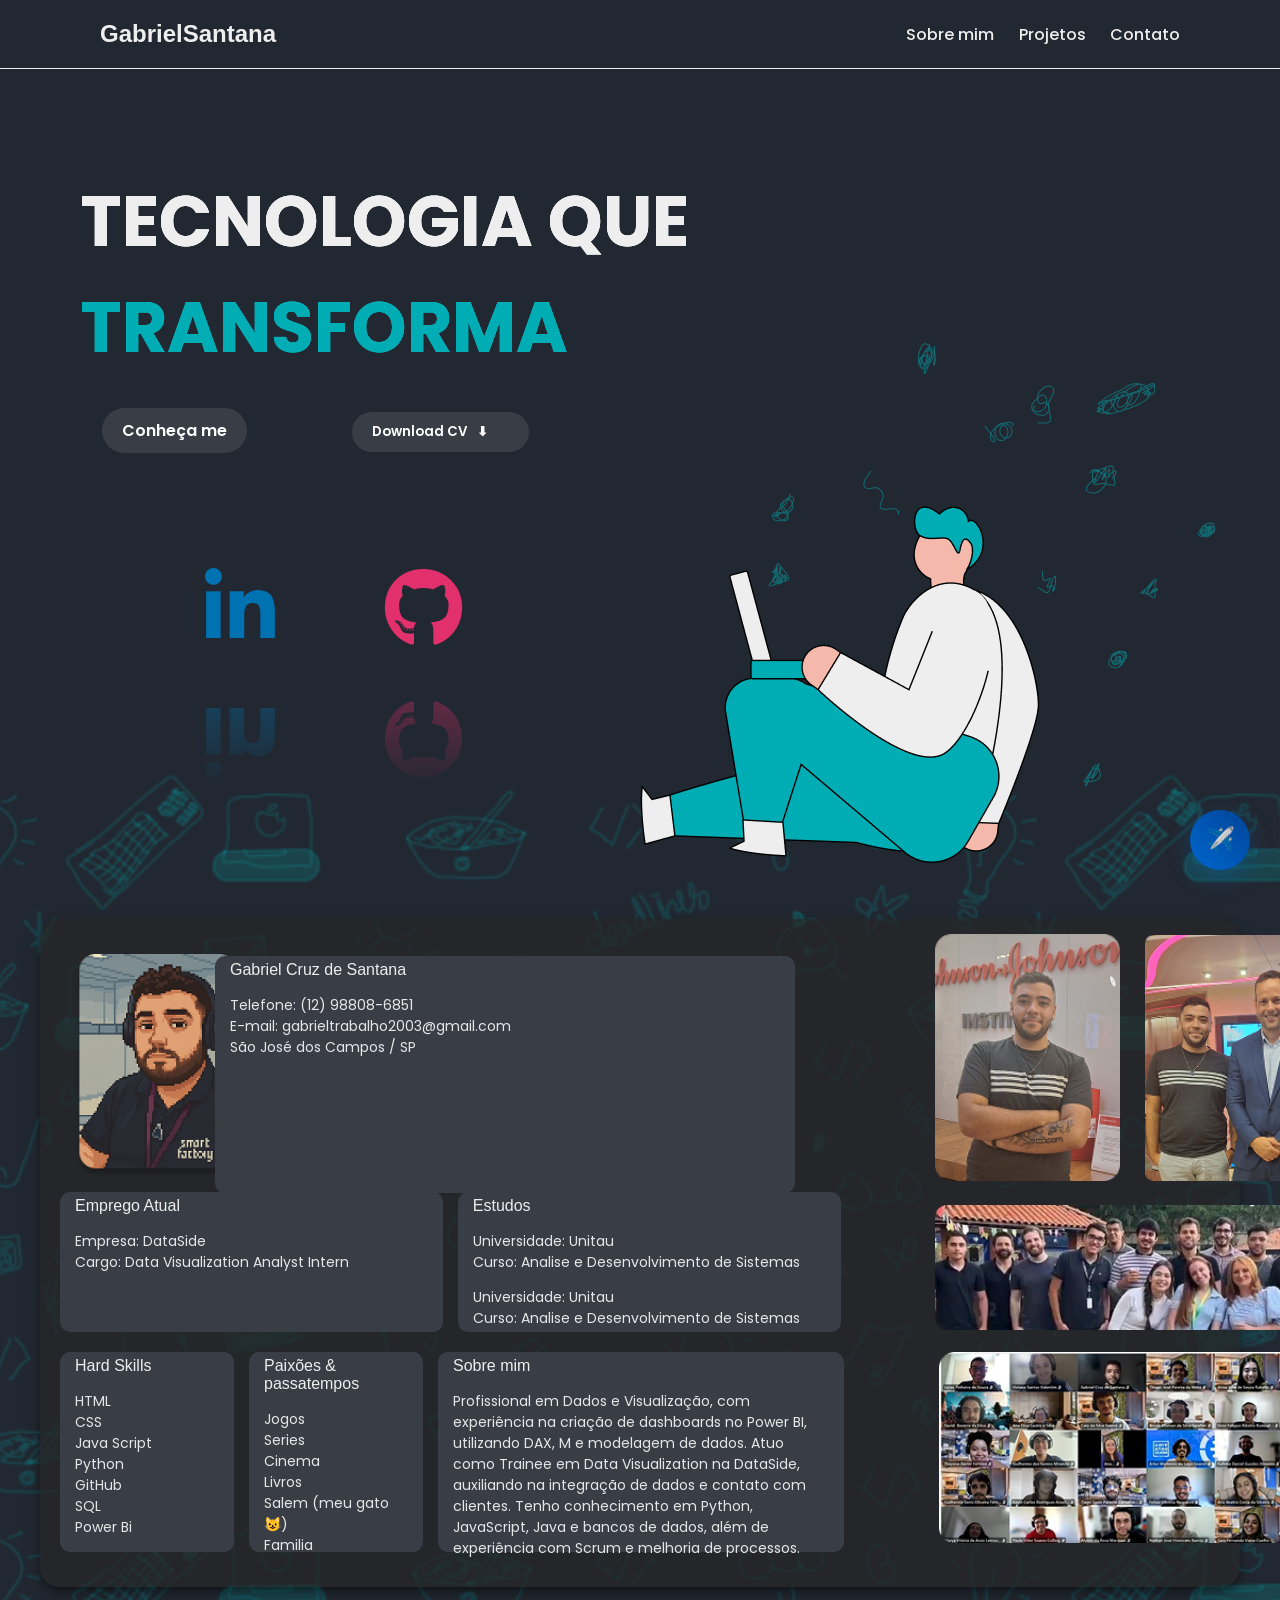
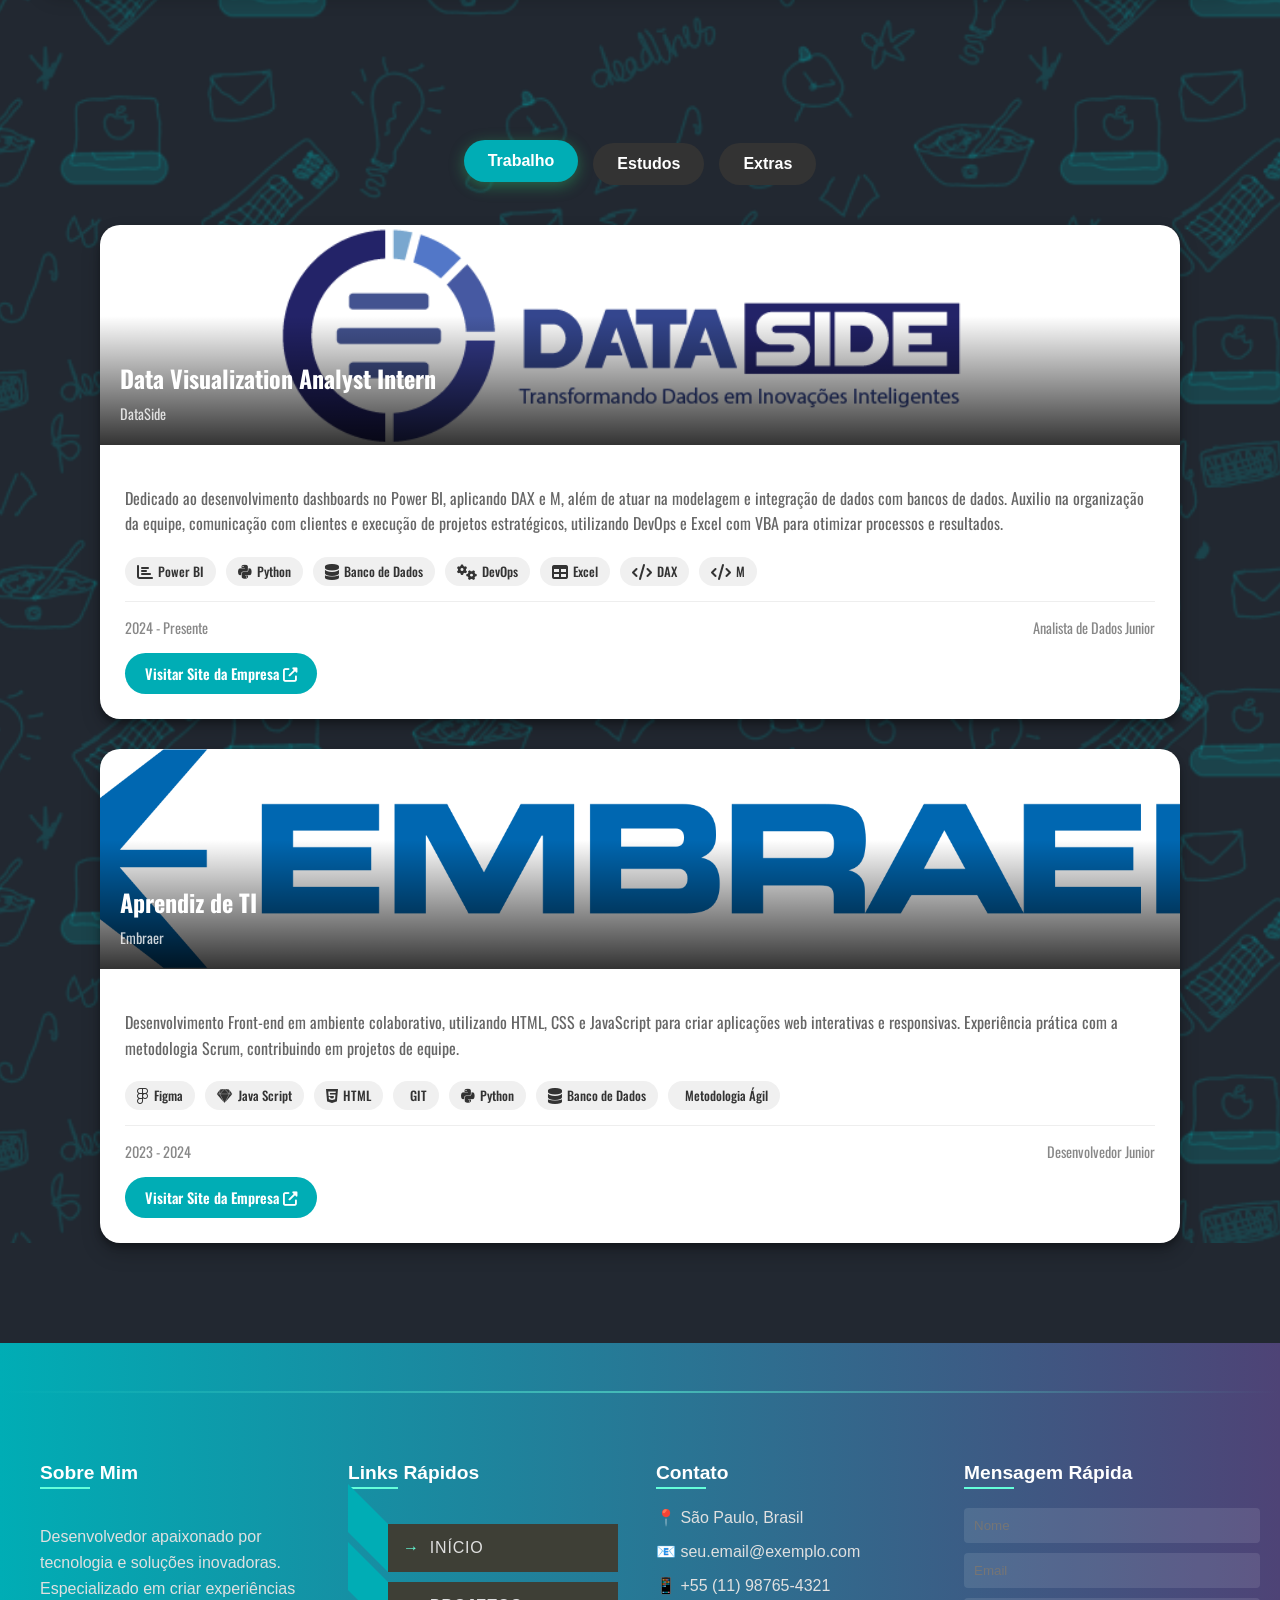
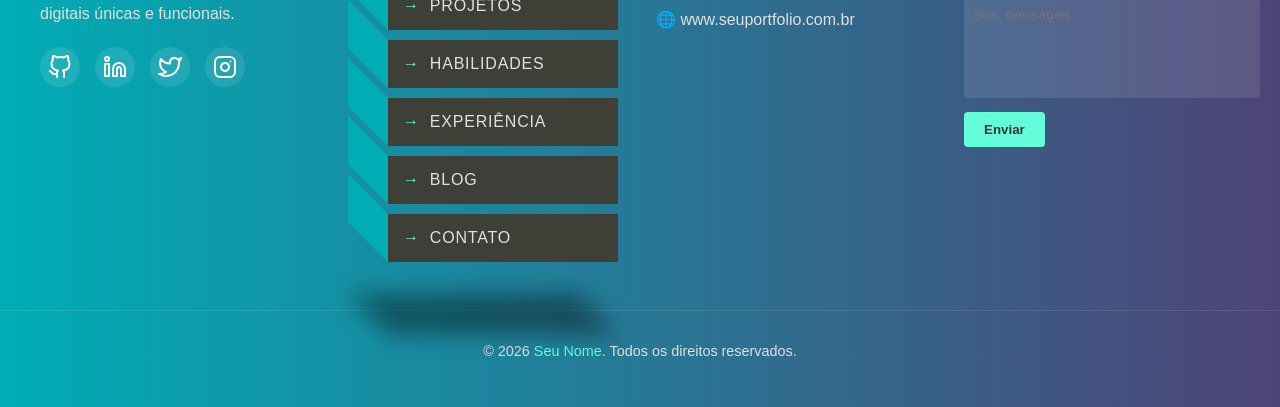
==== home.html @ 353aac08 "Add files via upload" ====
<!DOCTYPE html>
<html lang="en">

<head>
    <link href="https://fonts.googleapis.com/css2?family=Oswald:wght@700&display=swap" rel="stylesheet">
    <link rel="stylesheet" href="https://cdnjs.cloudflare.com/ajax/libs/font-awesome/6.4.2/css/all.min.css">
    <link rel="stylesheet" type="text/css" href="style.css">
    <meta charset="UTF-8">
    <meta name="viewport" content="width=device-width, initial-scale=1.0">
    <title>Document</title>

</head>
<button class="secret-button" onclick="openPasswordModal()">
        ✈️
    </button>

    <!-- Modal de Senha -->
    <div class="password-modal" id="passwordModal">
        <div class="password-box">
            <h2>Acesso Especial</h2>
            <p>Digite a senha secreta:</p>
            <input type="password" class="password-input" id="passwordInput" placeholder="***">
            <div id="message"></div>
            <br>
            <button class="password-btn" onclick="checkPassword()">Entrar</button>
            <button class="password-btn" onclick="closePasswordModal()" style="background: #666;">Cancelar</button>
        </div>
    </div>

    <!-- Animação da Embraer -->
    <div class="animation-container" id="animationContainer">
        <!-- Nuvens -->
        <div class="clouds">
            <div class="cloud cloud1"></div>
            <div class="cloud cloud2"></div>
            <div class="cloud cloud3"></div>
        </div>

        <!-- Avião -->
        <div class="airplane" id="airplane">
            <svg viewBox="0 0 200 100" xmlns="http://www.w3.org/2000/svg">
                <!-- Corpo do avião -->
                <ellipse cx="100" cy="50" rx="80" ry="12" fill="#0066cc"/>
                
                <!-- Asas -->
                <ellipse cx="80" cy="50" rx="60" ry="8" fill="#004499"/>
                
                <!-- Cauda -->
                <polygon points="20,50 30,40 30,60" fill="#004499"/>
                <polygon points="25,35 35,30 35,45" fill="#0066cc"/>
                
                <!-- Janelas -->
                <circle cx="120" cy="45" r="3" fill="#87CEEB"/>
                <circle cx="130" cy="45" r="3" fill="#87CEEB"/>
                <circle cx="140" cy="45" r="3" fill="#87CEEB"/>
                <circle cx="150" cy="45" r="3" fill="#87CEEB"/>
                
                <!-- Nariz -->
                <ellipse cx="180" cy="50" rx="15" ry="8" fill="#002266"/>
            </svg>
        </div>

        <!-- Logo Embraer -->
        <div class="embraer-logo">
            <h1>TIME EMBRAER</h1>
            <p>Obrigado a todos!</p>
        </div>

        <!-- Botão Fechar -->
        <button class="close-animation" onclick="closeAnimation()">Fechar</button>
    </div>
<body>
    <header class="cabecalho">
        <h1 class="titulo">GabrielSantana</h1>
        <nav class="opicao">
            <a href="#">Sobre mim</a>
            <a href="#">Projetos</a>
            <a href="#">Contato</a>
        </nav>
    </header>
    <main>
        <div class="stack" style="--stacks: 3;">
            <span style="--index: 0;">
                <h1 class="apresentacao__conteudo__titulo">TECNOLOGIA QUE <br><strong class="titulo-destaque">
                        TRANSFORMA
                    </strong></h1>
            </span>
            <span style="--index: 1;">
                <h1 class="apresentacao__conteudo__titulo">TECNOLOGIA QUE <br><strong class="titulo-destaque">
                        TRANSFORMA
                    </strong></h1>
            </span>
            <span style="--index: 2;">
                <h1 class="apresentacao__conteudo__titulo">TECNOLOGIA QUE <br><strong class="titulo-destaque">
                        TRANSFORMA
                    </strong></h1>
            </span>
        </div>
        <!-- Dentro da div dos botões, adicione o botão animado -->
        <div class="botao1a" style="margin-top: -20px;">
            <a href="#" class="botao1">Conheça me</a>
            <!-- Botão animado -->
            <!-- Botão de download animado -->
            <button class="botao-download" data-arquivo="Currículo Gabriel Santana (2).pdf">
                <span class="texto">Download CV</span>
                <span class="loading">0%</span>
                <span class="icone seta">⬇</span>
                <span class="icone check">✔</span>
              </button>
              

        </div>

        <!-- E no final do body, mantenha esse script -->
        <script>
            document.querySelectorAll('.botao-animado').forEach(botao => {
                botao.addEventListener('click', () => {
                    botao.classList.add('enviado');
                    botao.querySelector('.texto').textContent = 'Enviado';

                    setTimeout(() => {
                        botao.classList.remove('enviado');
                        botao.querySelector('.texto').textContent = 'Enviar';
                    }, 2000);
                });
            });
        </script>

        <div class="codetheword-io" style="margin-left: 150px; margin-top: 100px;">
            <a class="link" href="https://linkedin.com/in/gabriel-santana-dev" target="_blank" style="--color: #0072b1">
                <i class="fa-brands fa-linkedin-in"></i>
            </a>
            <a class="link" href="https://github.com/GabbsSantana" target="_blank" style="--color: #e1306c">
                <i class="fa-brands fa-github"></i>

            </a>
        </div>
        <div class="container-imagens">
            <img class="imagemHome" src="menino de azul.png">
            <img class="imagemHomeback" src="atras menino.png">
        </div>
    </main>
    <main class="pag2" style="margin-top: 100px;">
       
            
            <div class="wrapper">
                <div class="container">
            
                  <!-- Elemento com fundo cinza -->
                    <!-- Elemento SEM fundo -->
                  <div class="item no-bg w-50" style="width: 10%; margin-left: 0px;">
                    <img src="image 4.png" width="10">
                  </div>

                  <div class="item with-bg w-25" style="margin-left: -440px; height: 237px ; margin-top: 17px;">
                    <p class="tituloBloco">Gabriel Cruz de Santana</p>
                    <p></p>
                    <p class="textoBloco"> Telefone: (12) 98808-6851 <br>E-mail: gabrieltrabalho2003@gmail.com <br> São José dos Campos / SP</p>
                  </div>

                  <div style= "margin-top: -278px; margin-left: 875px; border-radius: 8px 8px 8px 8px;">
                    <img src="fotoeu.png" width="185">
                  </div>

                  <div style= "margin-top: -292px; margin-left: 1085px; border-radius: 18px 18px 18px 18px;">
                    <img src="fotojej.png" width="185">
                  </div>

                  <div class="item with-bg w-33" style="height: 140px; margin-top: -50px;">
                    <p class="tituloBloco">Emprego Atual</p>
                    <p></p>
                    <p class="textoBloco"> Empresa: DataSide <br>Cargo:  Data Visualization Analyst Intern</p>
                  </div>

                  <div class="item with-bg w-33" style="height: 140px; margin-top: -50px;">
                    <p class="tituloBloco">Estudos</p>
                    <p></p>
                    <p class="textoBloco"> Universidade: Unitau <br>Curso: Analise e Desenvolvimento de Sistemas</p>
                    <p class="textoBloco"> Universidade: Unitau <br>Curso: Analise e Desenvolvimento de Sistemas</p>
                  </div>

                  <div  style= "margin-top: -142px; margin-left: 875px; border-radius: 8px 8px 8px 8px;">
                    <img src="timeemb.png" width="395px">
                  </div>

                  <div class="item with-bg w-15" style="height: 200px; margin-top: -10px;" >
                    <p class="tituloBloco">Hard Skills</p>
                    <p></p>
                    <p class="textoBloco"> HTML <br> CSS <br> Java Script <br>Python <br> GitHub <br> SQL <br> Power Bi</p>
                  </div>

                  <div class="item with-bg w-15" style="height: 200px; margin-top: -10px;" >
                    <p class="tituloBloco">Paixões & passatempos</p>
                    <p></p>
                    <p class="textoBloco"> Jogos <br> Series <br> Cinema <br>Livros <br> Salem (meu gato😺) <br> Familia </p>
                  </div>

                  <div class="item with-bg w-35"style="height: 200px; margin-top: -10px" >
                    <p class="tituloBloco">Sobre mim</p>
                    <p></p>
                    <p class="textoBloco"> Profissional em Dados e Visualização, com experiência na criação de dashboards no Power BI, 
                        utilizando DAX, M e modelagem de dados. Atuo como Trainee em Data Visualization na DataSide,
                         auxiliando na integração de dados e contato com clientes. Tenho conhecimento em Python, 
                        JavaScript, Java e bancos de dados, além de experiência com Scrum e melhoria de processos.</p>
                  </div>

                  <div  style= "margin-top: -215px; margin-left: 879px; border-radius: 8px 8px 8px 8px;">
                    <img src="dataside.png" width="390px">
                  </div>
                  <!-- 
                  <div class="item no-bg w-25">
                    <img src="foto1.jpg" alt="Imagem">
                  </div>
                  
            
                  <div class="item with-bg w-100">
                    <p>Item que ocupa 100% com fundo</p>
                  </div>
            
                  <div class="item with-bg w-75">
                    <p>Outro com fundo (75%)</p>
                  </div>
            
                  <div class="item no-bg w-25">
                    <p>Outro sem fundo (25%)</p>
                  </div> -->
            
                
              </div>
                </div>
            <div>
                <div style="margin-left: 100px;">
                    <style>
                        ul li a {
                          color: gray; /* cor padrão */
                          text-decoration: none;
                          transition: color 0.3s ease;
                        }
                      
                        ul li.active a {
                          color: white; /* cor quando ativo */
                        }
                      </style>

                      
                      <style>
                      .tab-buttons {
                        display: flex;
                        justify-content: center;
                        margin-bottom: 40px;
                        gap: 15px;
                    }
            
                    .tab-button {
                        padding: 12px 24px;
                        border: none;
                        background: #333;
                        color: white;
                        border-radius: 30px;
                        font-size: 1rem;
                        font-weight: 600;
                        cursor: pointer;
                        transition: all 0.3s ease;
                        position: relative;
                        overflow: hidden;
                        z-index: 1;
                    }
            
                    .tab-button::before {
                        content: '';
                        position: absolute;
                        top: 0;
                        left: 0;
                        width: 0%;
                        height: 100%;
                        background: linear-gradient(90deg, #00ADB5, #2ecc71);
                        transition: width 0.3s ease;
                        z-index: -1;
                    }
            
                    .tab-button:hover::before {
                        width: 100%;
                    }
            
                    .tab-button.active {
                        background: #00ADB5;
                        box-shadow: 0 4px 15px rgba(46, 204, 113, 0.4);
                        transform: translateY(-3px);
                    }
            
                    /* Conteúdo das tabs */
                    .tab-content {
                        display: none;
                        opacity: 0;
                        transform: translateY(20px);
                        transition: all 0.5s ease;
                    }
            
                    .tab-content.active {
                        display: block;
                        opacity: 1;
                        transform: translateY(0);
                    }
            
                    /* Design para Trabalho */
                    .work-section {
                        display: grid;
                        grid-template-columns: repeat(auto-fill, minmax(900px, 1fr));
                        gap: 30px;
                    }
            
                    .work-card {
                        
                        background: white;
                        border-radius: 20px;
                        overflow: hidden;
                        box-shadow: 
  0 4px 6px rgba(0, 0, 0, 0.3), 
  0 10px 20px rgba(0, 0, 0, 0.2);
                        transition: all 0.3s ease;
                        position: relative;
                    }
            
                    .work-card:hover {
                        transform: translateY(-10px);
                        box-shadow: 0 20px 40px rgba(0,0,0,0.15);
                    }
            
                    .work-card-header {
                        height: 220px;
                        position: relative;
                        overflow: hidden;
                    }
            
                    .company-image {
                        width: 100%;
                        height: 100%;
                        object-fit: cover;
                        transition: all 0.5s ease;
                    }
            
                    .work-card:hover .company-image {
                        transform: scale(1.05);
                    }
            
                    .work-card-overlay {
                        position: absolute;
                        bottom: 0;
                        left: 0;
                        right: 0;
                        background: linear-gradient(to top, rgba(0,0,0,0.8), rgba(0,0,0,0));
                        padding: 20px;
                        color: white;
                    }
            
                    .work-card-overlay h3 {
                        font-size: 1.5rem;
                        margin-bottom: 5px;
                        color: white;
                    }
            
                    .work-card-overlay span {
                        font-size: 0.9rem;
                        opacity: 0.8;
                    }
            
                    .work-card-body {
                        padding: 25px;
                    }
            
                    .work-card p {
                        color: #666;
                        line-height: 1.6;
                        margin-bottom: 20px;
                    }
            
                    .tech-tags {
                        display: flex;
                        flex-wrap: wrap;
                        gap: 10px;
                        margin: 15px 0;
                    }
            
                    .tech-tag {
                        background: #f0f0f0;
                        color: #333;
                        padding: 5px 12px;
                        border-radius: 15px;
                        font-size: 0.8rem;
                        font-weight: 500;
                        display: inline-flex;
                        align-items: center;
                        transition: all 0.3s ease;
                    }
            
                    .tech-tag:hover {
                        background: #e0e0e0;
                        transform: translateY(-2px);
                    }
            
                    .tech-tag i {
                        margin-right: 5px;
                        font-size: 1rem;
                    }
            
                    .work-meta {
                        display: flex;
                        justify-content: space-between;
                        color: #888;
                        font-size: 0.9rem;
                        border-top: 1px solid #eee;
                        padding-top: 15px;
                        margin-top: 15px;
                    }
            
                    .company-button {
                        display: inline-block;
                        padding: 10px 20px;
                        background: #00ADB5;
                        color: white;
                        text-decoration: none;
                        border-radius: 30px;
                        font-weight: 600;
                        font-size: 0.9rem;
                        transition: all 0.3s ease;
                        text-align: center;
                        margin-top: 15px;
                    }
            
                    .company-button:hover {
                        transform: translateY(-3px);
                        box-shadow: 0 10px 20px rgba(46, 204, 113, 0.3);
                    }
            
                    /* Design para Estudos */
                    .studies-section {
                        position: relative;
                    }
            
                    .timeline {
                        position: relative;
                        max-width: 1200px;
                        margin: 0 auto;
                    }
            
                    .timeline::after {
                        content: '';
                        position: absolute;
                        width: 6px;
                        background-color: #3498db;
                        top: 0;
                        bottom: 0;
                        left: 50%;
                        margin-left: -3px;
                        border-radius: 10px;
                    }
            
                    .timeline-item {
                        padding: 10px 40px;
                        position: relative;
                        width: 50%;
                        margin-bottom: 60px;
                    }
            
                    .timeline-item::after {
                        content: '';
                        position: absolute;
                        width: 25px;
                        height: 25px;
                        background-color: white;
                        border: 4px solid #2ecc71;
                        top: 15px;
                        border-radius: 50%;
                        z-index: 1;
                    }
            
                    .left {
                        left: 0;
                    }
            
                    .right {
                        left: 50%;
                    }
            
                    .left::after {
                        right: -17px;
                    }
            
                    .right::after {
                        left: -17px;
                    }
            
                    .timeline-content {
                        padding: 25px;
                        background-color: white;
                        position: relative;
                        border-radius: 15px;
                        box-shadow: 0 10px 30px rgba(0,0,0,0.08);
                    }
            
                    .timeline-content::after {
                        content: '';
                        position: absolute;
                        border-width: 10px;
                        border-style: solid;
                    }
            
                    .left .timeline-content::after {
                        top: 15px;
                        right: -20px;
                        border-color: transparent transparent transparent white;
                    }
            
                    .right .timeline-content::after {
                        top: 15px;
                        left: -20px;
                        border-color: transparent white transparent transparent;
                    }
            
                    .timeline-date {
                        display: inline-block;
                        background:  #3498db;
                        color: white;
                        padding: 5px 15px;
                        border-radius: 20px;
                        font-size: 0.9rem;
                        margin-bottom: 10px;
                    }
            
                    .timeline-item h3 {
                        font-size: 1.3rem;
                        margin-bottom: 10px;
                        color: #333;
                    }
            
                    .timeline-item p {
                        color: #666;
                        line-height: 1.6;
                    }
            
                    .study-tech-tags {
                        display: flex;
                        flex-wrap: wrap;
                        gap: 8px;
                        margin-top: 15px;
                    }
            
                    .study-tech-tag {
                        background: rgba(52, 152, 219, 0.1);
                        color: #3498db;
                        padding: 3px 10px;
                        border-radius: 12px;
                        font-size: 0.8rem;
                    }
            
                    /* Design para Outros */
                    .others-section {
                        display: flex;
                        flex-wrap: wrap;
                        gap: 30px;
                        justify-content: center;
                    }
            
                    .hexagon-container {
                        width: 300px;
                        text-align: center;
                        margin-bottom: 20px;
                    }
            
                    .hexagon {
                        position: relative;
                        width: 200px;
                        height: 115px;
                        background: linear-gradient(45deg, #6c5ce7, #a29bfe);
                        margin: 57.5px auto;
                        border-radius: 10px;
                        transition: all 0.3s ease;
                        display: flex;
                        align-items: center;
                        justify-content: center;
                        color: white;
                        font-size: 40px;
                    }
            
                    .hexagon:before,
                    .hexagon:after {
                        content: "";
                        position: absolute;
                        width: 0;
                        left: 0;
                        border-left: 100px solid transparent;
                        border-right: 100px solid transparent;
                    }
            
                    .hexagon:before {
                        bottom: 100%;
                        border-bottom: 57.5px solid #6c5ce7;
                    }
            
                    .hexagon:after {
                        top: 100%;
                        border-top: 57.5px solid #a29bfe;
                    }
            
                    .hexagon:hover {
                        transform: scale(1.05) rotate(5deg);
                        box-shadow: 0 15px 30px rgba(108, 92, 231, 0.3);
                    }
            
                    .hexagon-details {
                        margin-top: 80px;
                        padding: 20px;
                        background: white;
                        border-radius: 15px;
                        box-shadow: 0 10px 30px rgba(0,0,0,0.08);
                    }
            
                    .hexagon-details h3 {
                        font-size: 1.3rem;
                        margin-bottom: 10px;
                        color: #333;
                    }
            
                    .hexagon-details p {
                        color: #666;
                        line-height: 1.6;
                    }
            
                    /* Responsividade */
                    @media screen and (max-width: 768px) {
                        .work-section {
                            grid-template-columns: 1fr;
                        }
            
                        .timeline::after {
                            left: 31px;
                        }
            
                        .timeline-item {
                            width: 100%;
                            padding-left: 70px;
                            padding-right: 25px;
                        }
            
                        .timeline-item::after {
                            left: 15px;
                        }
            
                        .left::after, .right::after {
                            left: 15px;
                        }
            
                        .right {
                            left: 0%;
                        }
            
                        .left .timeline-content::after, 
                        .right .timeline-content::after {
                            left: -20px;
                            border-color: transparent white transparent transparent;
                        }
                    }
                </style>
                <!-- Link para ícones Font Awesome -->
                <link rel="stylesheet" href="https://cdnjs.cloudflare.com/ajax/libs/font-awesome/6.2.0/css/all.min.css">
            </head>
            
            <body >
                <div class="container1">
                    
                    <!-- Botões de navegação entre as abas -->
                    <div class="tab-buttons" style="margin-left: -100px;">
                        <button class="tab-button active" data-tab="work">Trabalho</button>
                        <button class="tab-button" data-tab="studies">Estudos</button>
                        <button class="tab-button" data-tab="others">Extras</button>
                    </div>
                    
                    <!-- Conteúdo da aba Trabalho -->
                    <div id="work" class="tab-content active">
                        <div class="work-section" style="margin-right:100px;"    >
                            <div class="work-card"  >
                                <div class="work-card-header">
                                    <img src="dataside_logo.png" alt="Empresa Exemplo" class="company-image">
                                    <div class="work-card-overlay">
                                        <h3>Data Visualization Analyst Intern</h3>
                                        <span>DataSide</span>
                                    </div>
                                </div>
                                <div class="work-card-body">
                                    <p>Dedicado ao desenvolvimento dashboards no Power BI, aplicando DAX e M, além de atuar na modelagem e 
                                        integração de dados com bancos de dados. Auxilio na organização da equipe, comunicação com clientes e 
                                        execução de projetos estratégicos, utilizando DevOps e Excel com VBA para otimizar processos e resultados.</p>
                                    
                                    <div class="tech-tags">
                                        <span class="tech-tag"><i class="fas fa-chart-bar"></i> Power BI</span>
                                        <span class="tech-tag"><i class="fa-brands fa-python"></i> Python</span>
                                        <span class="tech-tag"><i class="fa-solid fa-database"></i> Banco de Dados</span>
                                        <span class="tech-tag"><i class="fas fa-cogs"></i> DevOps</span>
                                        <span class="tech-tag"><i class="fas fa-table"></i> Excel</span>
                                        <span class="tech-tag"><i class="fas fa-code"></i> DAX</span>
                                        <span class="tech-tag"><i class="fas fa-code"></i> M</span>

                                    </div>
                                    
                                    <div class="work-meta">
                                        <span>2024 - Presente</span>
                                        <span>Analista de Dados Junior</span>
                                    </div>
                                    
                                    <a href="https://www.dataside.com.br/" target="_blank" class="company-button">Visitar Site da Empresa <i class="fas fa-external-link-alt"></i></a>
                                </div>
                            </div>
                            
                            <div class="work-card">
                                <div class="work-card-header">
                                    <img src="Embraer_logo.png" alt="Empresa Exemplo" class="company-image">
                                    <div class="work-card-overlay">
                                        <h3>Aprendiz de TI</h3>
                                        <span>Embraer</span>
                                    </div>
                                </div>
                                <div class="work-card-body">
                                    <p> Desenvolvimento Front-end em ambiente colaborativo, utilizando HTML, CSS e JavaScript para
                                        criar aplicações web interativas e responsivas. Experiência prática com a metodologia Scrum,
                                        contribuindo em projetos de equipe.</p>
                                    
                                    <div class="tech-tags">
                                        <span class="tech-tag"><i class="fab fa-figma"></i> Figma</span>
                                        <span class="tech-tag"><i class="fab fa-sketch"></i> Java Script</span>
                                        <span class="tech-tag"><i class="fa-brands fa-html5"></i> HTML</span>
                                        <span class="tech-tag"><i class="fa-brands fahon"></i> GIT</span>
                                        <span class="tech-tag"><i class="fa-brands fa-python"></i> Python</span>
                                        <span class="tech-tag"><i class="fa-solid fa-database"></i> Banco de Dados</span>
                                        <span class="tech-tag"><i></i> Metodologia Ágil</span>
                                    </div>
                                    
                                    <div class="work-meta">
                                        <span>2023 - 2024</span>
                                        <span>Desenvolvedor Junior</span>
                                    </div>
                                    
                                    <a href="https://embraer.com/br/pt" target="_blank" class="company-button">Visitar Site da Empresa <i class="fas fa-external-link-alt"></i></a>
                                </div>
                            </div>
                            
                            
                        </div>
                    </div>
                    
                    <!-- Conteúdo da aba Estudos -->
                    <div id="studies" class="tab-content">
                        <div class="studies-section">
                            <div class="timeline">
                                <div class="timeline-item left" style="margin-left: -80px;">
                                    <div class="timeline-content">
                                        <span class="timeline-date">2025 - 2027</span>
                                        <h3>Big Data e Inteligência Analítica - Grupo Anchieta</h3>
                                        <p>Curso voltado para o domínio de ferramentas e técnicas de análise de grandes volumes de dados, com foco em geração de insights
                                             estratégicos. Estudo de fundamentos de Big Data, estatística aplicada, mineração de dados, visualização com ferramentas como
                                              Power BI e linguagens como Python e SQL. A formação desenvolve competências para tomada de decisão orientada por dados.</p>
                                        <div class="study-tech-tags">
                                            <span class="study-tech-tag">Python</span>
                                            <span class="study-tech-tag">TensorFlow</span>
                                            <span class="study-tech-tag">PyTorch</span>
                                            <span class="study-tech-tag">Deep Learning</span>
                                            <span class="study-tech-tag">Algoritmos</span>
                                        </div>
                                    </div>
                                </div>
                                
                                <div class="timeline-item right">
                                    <div class="timeline-content">
                                        <span class="timeline-date">2023 - 2026</span>
                                        <h3>Análise e Desenvolvimento de Sistemas - UNITAU</h3>
                                        <p>Curso focado em desenvolvimento de software, análise de sistemas, bancos de dados, lógica de programação 
                                            e metodologias ágeis. Ao longo da formação, desenvolvo habilidades práticas em linguagens como Java, 
                                            JavaScript e Python, além de atuar com modelagem de dados, engenharia de software e infraestrutura.

                                        </p>
                                        <div class="study-tech-tags">
                                            <span class="study-tech-tag">Java</span>
                                            <span class="study-tech-tag">SQL</span>
                                            <span class="study-tech-tag">UML</span>
                                            <span class="study-tech-tag">Metodologias Ágeis</span>
                                            <span class="study-tech-tag">Estrutura de Dados</span>
                                        </div>
                                    </div>
                                </div>
                                
                            </div>
                        </div>
                    </div>
                    
                    <!-- Conteúdo da aba Outros -->
                    <div id="others" class="tab-content">
                        <div class="others-section">
                             <div id="container" style="background-color: #f0f0f0   ;">
  <div class="container">
        <div class="program-section">
            <div class="header">
                <h1 class="program-title">1000dev</h1>
                <p class="program-subtitle">Programa de Desenvolvimento em Tecnologia</p>
            </div>

            <div class="content-grid">
                <div class="programa1000dev-mentor-section">
                    <h3 class="programa1000dev-mentor-title">💬 Depoimento do Mentor</h3>
                    <blockquote class="programa1000dev-mentor-quote">
                        "Tive a oportunidade de atuar como mentor do Gabriel no programa 1000 DEVs. Durante esse período, ele demonstrou grande engajamento, 
                        dedicação e interesse em seu desenvolvimento, buscando constantemente aprimorar tanto suas soft skills quanto suas hard skills.

Gabriel sempre esteve aberto a feedbacks e, de forma proativa, implementou ações para melhorar seu desempenho profissional e evoluir suas habilidades técnicas.

Tenho certeza de que Gabriel tem um futuro brilhante pela frente!
                    </blockquote>
                    <div class="programa1000dev-mentor-info">
                        <div class="programa1000dev-mentor-avatar">JS</div>
                        <div class="programa1000dev-mentor-details">
                            <h4>André Oliveira </h4>
                            <p>Gerente de Marketing | Johnson & Johnson</p>
                        </div>
                    </div>
                </div>

                <div class="program-images">
                    <div class="image-placeholder" onclick="openModal('fotojej.png')">
                        <img src="fotojej.png">
                    </div>
                    <div class="image-placeholder" onclick="openModal('grupoJJ.jpg')">
                        <img src="grupoJJ.jpg" style="width: 200px;">
                    </div>
                    
                </div>
            </div>

            <div class="partners-section">
                <h2 class="partners-title">Parceiros do Programa</h2>
                <div class="partners-grid">
                    <div class="partner-logo jj">
                        <div>JOHNSON &</div>
                        <div>JOHNSON</div>
                        <div style="font-size: 0.7rem; margin-top: 0.3rem;">Healthcare Innovation</div>
                    </div>
                    <div class="partner-logo einstein">
                        <div>HOSPITAL</div>
                        <div>ALBERT EINSTEIN</div>
                        <div style="font-size: 0.7rem; margin-top: 0.3rem;">Excellence in Health</div>
                    </div>
                    <div class="partner-logo mesttra">
                        <div>MESTTRA</div>
                        <div style="font-size: 0.7rem; margin-top: 0.3rem;">Education & Technology</div>
                    </div>
                </div>
            </div>

            <div class="achievements">
                <h3>🚀 Conquistas no Programa</h3>
                <p>Desenvolvimento de habilidades técnicas avançadas e networking profissional no setor de tecnologia.</p>
            </div>
        </div>
    </div>

    <!-- Modal para exibir fotos grandes -->
    <div id="photoModal" class="modal">
        <div class="modal-content">
            <span class="close" onclick="closeModal()">&times;</span>
            <img class="modal-image" id="modalImage" src="" alt="Foto do Programa">
        </div>
    </div>

    <script>
        function openModal(imageSrc) {
            const modal = document.getElementById('photoModal');
            const modalImg = document.getElementById('modalImage');
            modal.style.display = 'block';
            modalImg.src = imageSrc;
        }

        function closeModal() {
            const modal = document.getElementById('photoModal');
            modal.style.display = 'none';
        }

        // Fechar modal clicando fora da imagem
        window.onclick = function(event) {
            const modal = document.getElementById('photoModal');
            if (event.target == modal) {
                modal.style.display = 'none';
            }
        }

        // Fechar modal com tecla ESC
        document.addEventListener('keydown', function(event) {
            if (event.key === 'Escape') {
                closeModal();
            }
        });
    </script>
                        </div>
                    </div>
                </div>
            
                <script>
                    document.addEventListener('DOMContentLoaded', function() {
                        // Funcionalidade das abas
                        const tabButtons = document.querySelectorAll('.tab-button');
                        const tabContents = document.querySelectorAll('.tab-content');
                        
                        tabButtons.forEach(button => {
                            button.addEventListener('click', function() {
                                // Remover classes ativas
                                tabButtons.forEach(btn => btn.classList.remove('active'));
                                tabContents.forEach(content => content.classList.remove('active'));
                                
                                // Adicionar classe ativa ao botão clicado
                                this.classList.add('active');
                                
                                // Mostrar conteúdo correspondente
                                const tabId = this.getAttribute('data-tab');
                                document.getElementById(tabId).classList.add('active');
                            });
                        });
                        
                        // Efeito de animação ao aparecer
                        function animateContent() {
                            const activeContent = document.querySelector('.tab-content.active');
                            if (activeContent) {
                                const items = activeContent.querySelectorAll('.work-card, .timeline-item, .hexagon-container');
                                items.forEach((item, index) => {
                                    setTimeout(() => {
                                        item.style.opacity = '0';
                                        item.style.transform = 'translateY(20px)';
                                        setTimeout(() => {
                                            item.style.transition = 'all 0.5s ease';
                                            item.style.opacity = '1';
                                            item.style.transform = 'translateY(0)';
                                        }, 50);
                                    }, index * 150);
                                });
                            }
                        }
                        
                        // Inicializar animação
                        animateContent();
                        
                        // Adicionar animação ao trocar de aba
                        tabButtons.forEach(button => {
                            button.addEventListener('click', function() {
                                setTimeout(animateContent, 100);
                            });
                        });
                    });
                </script>
            </div>
       </div>
    </main>
    
    <footer class="footer">
        <div class="footer-divider"></div>
        <div class="footer-container">
            <div class="footer-section">
                <h3>Sobre Mim</h3>
                <p>Desenvolvedor apaixonado por tecnologia e soluções inovadoras. Especializado em criar experiências digitais únicas e funcionais.</p>
                <div class="social-icons">
                    <a href="#" aria-label="GitHub">
                        <svg width="24" height="24" viewBox="0 0 24 24" fill="none" stroke="currentColor" stroke-width="2" stroke-linecap="round" stroke-linejoin="round">
                            <path d="M9 19c-5 1.5-5-2.5-7-3m14 6v-3.87a3.37 3.37 0 0 0-.94-2.61c3.14-.35 6.44-1.54 6.44-7A5.44 5.44 0 0 0 20 4.77 5.07 5.07 0 0 0 19.91 1S18.73.65 16 2.48a13.38 13.38 0 0 0-7 0C6.27.65 5.09 1 5.09 1A5.07 5.07 0 0 0 5 4.77a5.44 5.44 0 0 0-1.5 3.78c0 5.42 3.3 6.61 6.44 7A3.37 3.37 0 0 0 9 18.13V22"></path>
                        </svg>
                    </a>
                    <a href="#" aria-label="LinkedIn">
                        <svg width="24" height="24" viewBox="0 0 24 24" fill="none" stroke="currentColor" stroke-width="2" stroke-linecap="round" stroke-linejoin="round">
                            <path d="M16 8a6 6 0 0 1 6 6v7h-4v-7a2 2 0 0 0-2-2 2 2 0 0 0-2 2v7h-4v-7a6 6 0 0 1 6-6z"></path>
                            <rect x="2" y="9" width="4" height="12"></rect>
                            <circle cx="4" cy="4" r="2"></circle>
                        </svg>
                    </a>
                    <a href="#" aria-label="Twitter">
                        <svg width="24" height="24" viewBox="0 0 24 24" fill="none" stroke="currentColor" stroke-width="2" stroke-linecap="round" stroke-linejoin="round">
                            <path d="M23 3a10.9 10.9 0 0 1-3.14 1.53 4.48 4.48 0 0 0-7.86 3v1A10.66 10.66 0 0 1 3 4s-4 9 5 13a11.64 11.64 0 0 1-7 2c9 5 20 0 20-11.5a4.5 4.5 0 0 0-.08-.83A7.72 7.72 0 0 0 23 3z"></path>
                        </svg>
                    </a>
                    <a href="#" aria-label="Instagram">
                        <svg width="24" height="24" viewBox="0 0 24 24" fill="none" stroke="currentColor" stroke-width="2" stroke-linecap="round" stroke-linejoin="round">
                            <rect x="2" y="2" width="20" height="20" rx="5" ry="5"></rect>
                            <path d="M16 11.37A4 4 0 1 1 12.63 8 4 4 0 0 1 16 11.37z"></path>
                            <line x1="17.5" y1="6.5" x2="17.51" y2="6.5"></line>
                        </svg>
                    </a>
                </div>
            </div>

            <div class="footer-section quick-links">
                <h3>Links Rápidos</h3>
                <ul>
                    <li><a href="#">Início</a></li>
                    <li><a href="#">Projetos</a></li>
                    <li><a href="#">Habilidades</a></li>
                    <li><a href="#">Experiência</a></li>
                    <li><a href="#">Blog</a></li>
                    <li><a href="#">Contato</a></li>
                </ul>
            </div>

            <div class="footer-section contact-info">
                <h3>Contato</h3>
                <span>📍 São Paulo, Brasil</span>
                <span>📧 seu.email@exemplo.com</span>
                <span>📱 +55 (11) 98765-4321</span>
                <span>🌐 www.seuportfolio.com.br</span>
            </div>

            <div class="footer-section">
                <h3>Mensagem Rápida</h3>
                <form class="contact-form">
                    <input type="text" placeholder="Nome" required>
                    <input type="email" placeholder="Email" required>
                    <textarea placeholder="Sua mensagem" required></textarea>
                    <button type="submit">Enviar</button>
                </form>
            </div>
        </div>

        <div class="copyright">
            &copy; <span id="year">2025</span> <a href="#">Seu Nome</a>. Todos os direitos reservados.
            <script>
                document.getElementById('year').textContent = new Date().getFullYear();
            </script>
            <script>
        function openPasswordModal() {
            document.getElementById('passwordModal').style.display = 'flex';
            document.getElementById('passwordInput').focus();
        }

        function closePasswordModal() {
            document.getElementById('passwordModal').style.display = 'none';
            document.getElementById('passwordInput').value = '';
            document.getElementById('message').innerHTML = '';
        }

        function checkPassword() {
            const password = document.getElementById('passwordInput').value;
            const messageDiv = document.getElementById('message');
            
            if (password === '123') {
                messageDiv.innerHTML = '<div class="success-message">Acesso liberado! Iniciando animação...</div>';
                setTimeout(() => {
                    closePasswordModal();
                    startAnimation();
                }, 1000);
            } else {
                messageDiv.innerHTML = '<div class="error-message">Senha incorreta. Tente novamente.</div>';
                document.getElementById('passwordInput').value = '';
                document.getElementById('passwordInput').focus();
            }
        }

        function startAnimation() {
            const container = document.getElementById('animationContainer');
            container.style.display = 'block';
            
            // Reset da animação do avião
            const airplane = document.getElementById('airplane');
            airplane.style.animation = 'none';
            airplane.offsetHeight; // Trigger reflow
            airplane.style.animation = 'flyAcross 8s ease-in-out';
        }

        function closeAnimation() {
            document.getElementById('animationContainer').style.display = 'none';
        }

        // Permitir Enter na senha
        document.getElementById('passwordInput').addEventListener('keypress', function(e) {
            if (e.key === 'Enter') {
                checkPassword();
            }
        });

        // Fechar modal com ESC
        document.addEventListener('keydown', function(e) {
            if (e.key === 'Escape') {
                if (document.getElementById('passwordModal').style.display === 'flex') {
                    closePasswordModal();
                } else if (document.getElementById('animationContainer').style.display === 'block') {
                    closeAnimation();
                }
            }
        });
    </script>
        </div>
    </footer>
</body>

</html>
<script src="home.js"></script>
---- style.css ----
@import url('https://fonts.googleapis.com/css2?family=Krona+One&family=Montserrat:wght@400;600&family=Poppins&display=swap');
@import url("https://use.fontawesome.com/releases/v6.4.2/css/all.css");
@import url('https://fonts.googleapis.com/css?family=Oswald:400,700');
@import url('https://fonts.googleapis.com/css2?family=Righteous&display=swap');


body {
    background-color: #222831;
    margin: 0;
    padding: 0;
    color: #EEEEEE;
    font-family: 'Oswald', sans-serif;
}

.cabecalho {
    border-bottom: 1px solid #EEEEEE;
    padding: 20px 100px;
    display: flex;
    justify-content: space-between;
    align-items: center;
}

.titulo {
    font-weight: 700;
    font-size: 24px;
    margin: 0;
}

.opicao a {
    margin-left: 20px;
    color: #EEEEEE;
    text-decoration: none;
    font-weight: 500;
    font-family: 'Poppins';
}

.opicao a:hover {
    text-decoration: underline;
}

.apresentacao__conteudo__titulo{
    margin-left: 80px;
    margin-top: 100px;
    color: #EEEEEE;
    font-size: 70px;
    font-family: 'Poppins', sans-serif;
    font-weight: bold;
}

.titulo-destaque{
    color: #00ADB5;
}

.stack {
    display: grid;
    grid-template-columns: 1fr;
}

.stack span{
    font-weight: bold;
    grid-row-start: 1;
    grid-column-start: 1;
    font-size: 4rem;
    --stack-height: calc(100% / var(--stacks) - 1px);
    --inverse-index: calc(calc(var(--stacks)-1) - var(-index));
    --clip-top: calc(var(--strack-height) * var(--index));
    --clip-bottom: calc(var(--stack-height) * var(--inverse-index));
    clip-path: inset(var(--clip-top) 0 var(--clip-bottom) 0);
    animation: stack 340ms cubic-bezier(.46, .29, 0, 1.24) 1 backwards calc(var(--index) * 120ms), glitch 2s ease infinite 2s alternate-reverse;
}

.stack span:nth-child(odd) { --glitch-translate: 8px}
.stack span:nth-child(even) {--glitch-translate:-8px}

@keyframes stack {
    0%{
        opacity: 0;
        transform: translateX(-50%);
        text-shadow: -2px 3px 0 red, 2px -3px 0 blue;
    };
    60%{
        opacity:0.5;
        transform: translateX(50%);
    }
    80%{
        transform: none;
        opacity: 1;
        text-shadow: 2px -3px 0 red, -2px 3px 0 blue;
    }
    100%{
        text-shadow: none;
    }
}

@keyframes glitch{
    0%{
        text-shadow: -2px 3px 0 red, 2px -3px 0 blue;
        transform: translate(var(--glitch-translate));
    }
    2%{
        text-shadow: 2px -3px 0 red, -2px 3px 0 blue;
    }
    5%, 100% { text-shadow: none; transform: none;}
}


.link{
    margin: 0 35px ;
    border-radius: 50%;
    box-sizing: border-box;
    background: #fff;
    width: 110px;
    height: 110px;
    display: inline-flex;
    justify-content: center ;
    align-items: center;
    text-decoration: none;
    transition: 0.5s;
    background: rgba(0, 0, 0, 0);
    color: var(--color);
    font-size: 5em;
    -webkit-box-reflect: below 20px linear-gradient(to bottom, rgba(0, 0, 0, 0), rgba(37, 7, 7, 0.4));
    
}

.link:hover{
    background: var(--color);
    color: #050801;
    box-shadow: 0 0 5px var(--color),
        0 0 25px var(--color),
        0 0 50px var(--color),
        0 0 200px var(--color);

}

.container-imagens {
    position: relative;
    width: fit-content; /* Ou defina uma largura fixa, se quiser */
}

.imagemHome,
.imagemHomeback {
    position: absolute;
    top: -25vw;
    left: 60vw;
}

.imagemHome {
    z-index: 2; /* Fica na frente */
    top: -14vw;
    left: 50vw;
}

.imagemHomeback {
    z-index: 1; /* Fica atrás */
}

.botao1 {
    color: #ffffff;
    text-decoration: none; /* remove sublinhado */
    font-family: 'Poppins', sans-serif;
    display: inline-block;
    margin-left: 8vw;
    background-color: #393E46;
    padding: 10px 20px;
    border: none;
    border-radius: 30px;
    font-weight: 600;
    cursor: pointer;
    transition: background-color 0.3s ease;
}

.botao1:hover {
    background-color: #00ADB5;
    color: #000000; /* mantém a cor no hover */
}

.botao-download {
    font-weight: 600;
    font-family: 'Poppins', sans-serif;
    margin-left: 100px;
    position: relative;
    display: inline-flex;
    align-items: center;
    gap: 10px;
    padding: 10px 20px;
    border: none;
    background-color: #393E46;
    color: white;
    border-radius: 30px;
    text-decoration: none;
    cursor: pointer;
    transition: background-color 0.3s ease;
    overflow: hidden;
  }

  .botao-download:hover{
    background-color: #00ADB5;
    color: #000000;
  }
  
  .botao-download .seta,
  .botao-download .check {
    transition: all 0.3s ease;
  }
  
  .botao-download .loading {
    position: absolute;
    right: 20px;
    top: 50%;
    transform: translateY(-50%);
    font-size: 16px;
    font-weight: bold;
    opacity: 0;
    transition: all 0.3s ease;
  }
  
  .botao-download.baixando .seta,
  .botao-download.baixando .check {
    opacity: 0;
    transform: translateY(-50%) scale(0.5);
  }
  
  .botao-download.baixando .loading {
    opacity: 1;
  }
  
  .botao-download .check {
    color: lime;
    opacity: 0;
  }

  .pag2 {
    background-image: url('fundo.png');
    background-size: cover;
    background-position: center;
    background-repeat: no-repeat;
    margin: 0;
    padding: 0;
    color: #EEEEEE;
    font-family: 'Oswald', sans-serif;
  }

  .sobremim{
    margin-top: 200px;
    margin-left: 10vw;
    display: inline-block;
    padding: 20vw 40vw;
    background-color: #262525;
    opacity: 55%;
  }
  
  .avatar{
    margin-top: -700px;
    margin-left: -600px;
  }
  
  .sobremim1{
    background-color: #262525;
  }

  body {
    margin: 0;
    font-family: sans-serif;
    background-image: url('image.png'); /* imagem de fundo */
    background-size: cover;
    background-position: center;
  }
  
  body {
    margin: 0;
    font-family: sans-serif;
    background-image: url('image.png'); /* imagem de fundo */
    background-size: cover;
    background-position: center;
  }
  
  .wrapper {
    padding: 40px;
    display: flex;
    justify-content: center;
    align-items: center;
    min-height: 100vh;
  }
  
  .container {
    box-shadow: 0 8px 15px rgba(0, 0, 0, 0.3);
  border-radius: 10px;
  box-shadow: 
  0 4px 6px rgba(0, 0, 0, 0.3), 
  0 10px 20px rgba(0, 0, 0, 0.2);

    background-color: rgba(38, 38, 37, 0.70); /* cinza com 15% de opacidade */
    border-radius: 20px;
    padding: 20px;
    display: flex;
    flex-wrap: wrap;
    gap: 15px;
    max-width: 1320px;
    width: 100%;
    box-sizing: border-box;
  }
  
  /* Elementos com fundo cinza */
  .item.with-bg {
    background-color: #393E46;
    border-radius: 10px;
    padding: 15px;
    box-sizing: border-box;
  }
  
  /* Elementos sem fundo */
  .item.no-bg {
    padding: 15px;
    box-sizing: border-box;
  }
  
  /* Estilo para imagens */
  .item img {
    width: 30%;
    border-radius: 8px;
  }
  
  /* Classes para largura */
  .w-15 {flex: 0 0 15%;}
  .w-33 {flex: 0 0 33%;}
  .w-35 {flex: 0 0 35%;}
  .w-25 { flex: 0 0 50%; }
  .w-50 { flex: 0 0 50%;}
  .w-75 { flex: 0 0 75%; }
  .w-100 { flex: 0 0 100%; }
  
  /* Responsivo */
  @media (max-width: 768px) {
    .w-25, .w-50, .w-75 {
      flex: 0 0 100%;
    }
  }

.textoBloco{
    font-size: 14px;
    font-family: 'Poppins';
    color: #e5e6e7;
    font-weight: normal;
}

.tituloBloco{
    font-size: 16px;
    font-family: 'Franklin Gothic Medium', 'Arial Narrow', Arial, sans-serif;
    margin-top: -10px;
}

li{
    position: relative;
    list-style: none;
    width: 200px;
    padding: 15px;
    background: #3e3f36;
    z-index: calc(1 * var(--i));
    transition: 0.5s;
    text-decoration: none;
}

li:hover{
    background: #3a3b3b;
    transform:translateX(-50px);
}

li::before{
    font-family: "FontAwesome";
    color: #999;
    display: flex;
    justify-content: center;
    align-items: center;
    content:attr(data-icon);
    position: absolute;
    top: 0;
    left: -40px;
    width: 40px;
    height: 100%;
    background: #00ADB5;
    transform-origin: right;
    transform: skewY(45deg);
    transition: 0.5s;
}

li::after{
    content: "";
    position: absolute;
    top:-40px;
    left: 0px;
    width: 100%;
    height: 40px;
    background: 35383e;
    transform-origin: bottom;
    transform: skewX(45deg);
    transition: o.5s;
}

li:hover::after {
    background: #22D4FD;
}

li a{
    text-decoration: none;
    color: #999;
    display: block;
    text-transform: uppercase;
    letter-spacing: 0.05em;
    transition: 0.5s;
}

li:hover a{
    color: #fff
}

li:last-child::after{
    box-shadow: -120px 120px 20px rgba(0, 0, 0, 0.4)
}
  
.content {
    flex: 1;
    padding: 20px;
    display: flex;
    justify-content: center;
    align-items: center;
    font-size: 1.5rem;
    color: #333;
}

.footer {
    margin-top: 100px;
    background: linear-gradient(90deg, #00ADB5, #4e4376);
    color: #fff;
    padding: 3rem 0;
}

.footer-container {
    max-width: 1200px;
    margin: 0 auto;
    padding: 0 20px;
    display: grid;
    grid-template-columns: repeat(auto-fit, minmax(250px, 1fr));
    gap: 2rem;
}

.footer-section h3 {
    font-size: 1.2rem;
    margin-bottom: 1.5rem;
    position: relative;
    display: inline-block;
}

.footer-section h3::after {
    content: '';
    position: absolute;
    left: 0;
    bottom: -5px;
    width: 50px;
    height: 2px;
    background-color: #64ffda;
}

.footer-section p {
    margin-bottom: 1rem;
    line-height: 1.6;
    color: #e0e0e0;
}

.social-icons {
    display: flex;
    gap: 15px;
    margin-top: 20px;
}

.social-icons a {
    display: flex;
    align-items: center;
    justify-content: center;
    width: 40px;
    height: 40px;
    border-radius: 50%;
    background-color: rgba(255, 255, 255, 0.1);
    color: #fff;
    text-decoration: none;
    transition: all 0.3s ease;
}

.social-icons a:hover {
    background-color: #64ffda;
    color: #333;
    transform: translateY(-3px);
}

.quick-links ul {
    list-style: none;
}

.quick-links ul li {
    margin-bottom: 10px;
}

.quick-links ul li a {
    color: #e0e0e0;
    text-decoration: none;
    transition: all 0.3s ease;
    display: flex;
    align-items: center;
}

.quick-links ul li a:hover {
    color: #64ffda;
    transform: translateX(5px);
}

.quick-links ul li a::before {
    content: '→';
    margin-right: 10px;
    color: #64ffda;
}

.contact-info span {
    display: flex;
    align-items: center;
    margin-bottom: 15px;
    color: #e0e0e0;
}

.contact-info span::before {
    margin-right: 10px;
    font-size: 1.2rem;
}

.contact-form input,
.contact-form textarea {
    width: 100%;
    padding: 10px;
    margin-bottom: 10px;
    border: none;
    background-color: rgba(255, 255, 255, 0.1);
    color: #fff;
    border-radius: 4px;
}

.contact-form textarea {
    height: 80px;
    resize: none;
}

.contact-form button {
    background-color: #64ffda;
    color: #333;
    border: none;
    padding: 10px 20px;
    border-radius: 4px;
    cursor: pointer;
    font-weight: bold;
    transition: all 0.3s ease;
}

.contact-form button:hover {
    background-color: #fff;
}

.copyright {
    text-align: center;
    padding-top: 2rem;
    margin-top: 2rem;
    border-top: 1px solid rgba(255, 255, 255, 0.1);
    font-size: 0.9rem;
    color: #e0e0e0;
}

.copyright a {
    color: #64ffda;
    text-decoration: none;
}

@media (max-width: 768px) {
    .footer-container {
        grid-template-columns: 1fr;
    }
}

.footer-divider {
    height: 2px;
    width: 100%;
    background: linear-gradient(90deg, transparent, rgba(100, 255, 218, 0.5), transparent);
    margin-bottom: 50px;
}




:root {
      --cor-fundo-gradiente: linear-gradient(to right, #0f2027, #203a43, #2c5364);
      --cor-principal: #00bcd4;
      --cor-hover: #0097a7;
      --cor-texto-container: #333;
      --cor-container: #fff;
    }




       body.identificacao-unica-body {
      font-family: 'Inter', sans-serif;
      background: var(--cor-fundo-gradiente);
      color: #fff;
      display: flex;
      flex-direction: column;
      align-items: center;
      min-height: 100vh;
      padding: 40px 20px;
    }
    header.identificacao-unica-header {
      text-align: center;
      margin-bottom: 40px;
    }
    header.identificacao-unica-header h1 {
      font-size: 2.5rem;
      font-weight: 800;
    }
    .identificacao-unica-container-conteudo {
      background: var(--cor-container);
      color: var(--cor-texto-container);
      margin-top: 40px;
      padding: 30px;
      border-radius: 20px;
      box-shadow: 0 10px 30px rgba(0,0,0,0.2);
      max-width: 1300px;
      width: 100%;
    }
    h2.identificacao-unica-titulo,
    h3.identificacao-unica-subtitulo {
      color: #1e3c72;
      margin-bottom: 10px;
    }
    p.identificacao-unica-paragrafo,
    blockquote.identificacao-unica-bloco-citacao {
      margin-bottom: 20px;
      line-height: 1.6;
    }
    blockquote.identificacao-unica-bloco-citacao {
      background: #f1f1f1;
      padding: 15px 20px;
      border-left: 5px solid #2980b9;
      font-style: italic;
      border-radius: 8px;
    }
    .identificacao-unica-galeria-imagens {
      display: flex;
      gap: 15px;
      flex-wrap: wrap;
      margin-top: 10px;
    }
    .identificacao-unica-galeria-imagens img {
      width: 120px;
      height: 120px;
      object-fit: cover;
      border-radius: 10px;
      border: 2px solid #ccc;
    }
    .identificacao-unica-logos-parceiros {
      display: flex;
      gap: 40px;
      margin-top: 30px;
      justify-content: center;
      flex-wrap: wrap;
    }
   
    .identificacao-unica-logos-parceiros img:hover {
      filter: none;
    }

    .program-section {
            background: rgba(255, 255, 255, 0.95);
            backdrop-filter: blur(10px);
            border-radius: 15px;
            padding: 2rem;
            box-shadow: 0 15px 35px rgba(0, 0, 0, 0.1);
            border: 1px solid rgba(255, 255, 255, 0.2);
        }

        .header {
            text-align: center;
            margin-bottom: 2rem;
        }

        .program-title {
            font-size: 2.5rem;
            font-weight: 800;
            background: linear-gradient(135deg, #ff0000, #ff0000);
            -webkit-background-clip: text;
            -webkit-text-fill-color: transparent;
            background-clip: text;
            margin-bottom: 0.5rem;
            text-transform: uppercase;
            letter-spacing: 2px;
        }

        .program-subtitle {
            font-size: 1rem;
            color: #666;
            margin-bottom: 1rem;
        }

        .content-grid {
            display: grid;
            grid-template-columns: 1fr 1fr;
            gap: 2rem;
            margin-bottom: 2rem;
        }

        .programa1000dev-mentor-section {
            background: #f5f5f5;
            padding: 1.5rem;
            border-radius: 12px;
            color: #333;
            box-shadow: 0 8px 25px rgba(0, 0, 0, 0.1);
        }

        .programa1000dev-mentor-title {
            font-size: 1.2rem;
            margin-bottom: 0.8rem;
            font-weight: 600;
            color: #333;
        }

        .programa1000dev-mentor-quote {
            font-size: 0.95rem;
            font-style: italic;
            margin-bottom: 1rem;
            line-height: 1.5;
            color: #333;
        }

        .programa1000dev-mentor-info {
            display: flex;
            align-items: center;
            gap: 0.8rem;
        }

        .programa1000dev-mentor-avatar {
            width: 45px;
            height: 45px;
            border-radius: 50%;
            background: #ddd;
            display: flex;
            align-items: center;
            justify-content: center;
            font-size: 1.2rem;
            font-weight: bold;
            color: #333;
        }

        .programa1000dev-mentor-details h4 {
            margin-bottom: 0.2rem;
            font-size: 1rem;
            color: #333;
        }

        .programa1000dev-mentor-details p {
            color: #666;
            font-size: 0.85rem;
        }

        .program-images {
            display: grid;
            grid-template-columns: repeat(auto-fit, minmax(120px, 1fr));
            gap: 0.8rem;
        }

        .image-placeholder {
            aspect-ratio: 4/3;
            background: linear-gradient(135deg, #a8edea 0%, #fed6e3 100%);
            border-radius: 8px;
            display: flex;
            align-items: center;
            justify-content: center;
            color: #666;
            font-weight: 500;
            transition: all 0.3s ease;
            box-shadow: 0 4px 12px rgba(0, 0, 0, 0.1);
            cursor: pointer;
            font-size: 0.8rem;
        }

        .image-placeholder:hover {
            transform: scale(1.05);
            box-shadow: 0 6px 20px rgba(0, 0, 0, 0.15);
        }

        .partners-section {
            text-align: center;
        }

        .partners-title {
            font-size: 1.5rem;
            margin-bottom: 1.5rem;
            color: #333;
            font-weight: 600;
        }

        .partners-grid {
            display: grid;
            grid-template-columns: repeat(3, 1fr);
            gap: 1.5rem;
            align-items: center;
        }

        .partner-logo {
            background: white;
            padding: 1.5rem;
            border-radius: 12px;
            box-shadow: 0 8px 20px rgba(0, 0, 0, 0.1);
            transition: all 0.3s ease;
            border: 2px solid transparent;
        }

        .partner-logo:hover {
            transform: translateY(-3px);
            box-shadow: 0 12px 30px rgba(0, 0, 0, 0.15);
            border-color: #667eea;
        }

        .partner-logo.jj {
            background: linear-gradient(135deg, #e53e3e, #c53030);
            color: white;
            font-weight: bold;
            font-size: 1rem;
        }

        .partner-logo.einstein {
            background: linear-gradient(135deg, #3182ce, #2c5aa0);
            color: white;
            font-weight: bold;
            font-size: 0.9rem;
        }

        .partner-logo.mesttra {
            background: linear-gradient(135deg, #38a169, #2f855a);
            color: white;
            font-weight: bold;
            font-size: 1rem;
        }

        .achievements {
            margin-top: 2rem;
            padding: 1.5rem;
            background: linear-gradient(135deg, #ffecd2 0%, #fcb69f 100%);
            border-radius: 12px;
            text-align: center;
        }

        .achievements h3 {
            color: #333;
            margin-bottom: 0.8rem;
            font-size: 1.2rem;
        }

        .achievements p {
            color: #666;
            font-size: 0.95rem;
        }

        /* Modal para fotos */
        .modal {
            display: none;
            position: fixed;
            z-index: 1000;
            left: 0;
            top: 0;
            width: 100%;
            height: 100%;
            background-color: rgba(0, 0, 0, 0.9);
            animation: fadeIn 0.3s ease;
        }

        .modal-content {
            position: absolute;
            top: 50%;
            left: 50%;
            transform: translate(-50%, -50%);
            max-width: 90%;
            max-height: 90%;
            background: white;
            border-radius: 15px;
            padding: 2rem;
            box-shadow: 0 25px 50px rgba(0, 0, 0, 0.3);
        }

        .modal-image {
            width: 100%;
            height: auto;
            border-radius: 10px;
            max-height: 70vh;
            object-fit: contain;
        }

        .close {
            position: absolute;
            top: 10px;
            right: 20px;
            color: #aaa;
            font-size: 28px;
            font-weight: bold;
            cursor: pointer;
            z-index: 1001;
        }

        .close:hover {
            color: #000;
        }

        @keyframes fadeIn {
            from { opacity: 0; }
            to { opacity: 1; }
        }

        @media (max-width: 768px) {
            .container {
                padding: 0 0.5rem;
            }

            .program-section {
                padding: 1.5rem;
            }

            .program-title {
                font-size: 2rem;
            }

            .content-grid {
                grid-template-columns: 1fr;
                gap: 1.5rem;
            }

            .program-images {
                grid-template-columns: repeat(auto-fit, minmax(100px, 1fr));
                gap: 0.6rem;
            }

            .partners-grid {
                grid-template-columns: 1fr;
                gap: 1rem;
            }
        }



        .portfolio-content {
            max-width: 1200px;
            margin: 0 auto;
            background: white;
            border-radius: 15px;
            padding: 40px;
            box-shadow: 0 20px 40px rgba(0,0,0,0.1);
        }

        .secret-button {
            position: fixed;
            bottom: 30px;
            right: 30px;
            width: 60px;
            height: 60px;
            background: linear-gradient(45deg, #0066cc, #004499);
            border: none;
            border-radius: 50%;
            cursor: pointer;
            z-index: 1000;
            box-shadow: 0 8px 25px rgba(0,102,204,0.3);
            transition: all 0.3s ease;
            display: flex;
            align-items: center;
            justify-content: center;
            color: white;
            font-size: 24px;
        }

        .secret-button:hover {
            transform: scale(1.1);
            box-shadow: 0 12px 35px rgba(0,102,204,0.4);
        }

        .secret-button:active {
            transform: scale(0.95);
        }

        .password-modal {
            position: fixed;
            top: 0;
            left: 0;
            width: 100%;
            height: 100%;
            background: rgba(0,0,0,0.8);
            display: none;
            align-items: center;
            justify-content: center;
            z-index: 2000;
        }

        .password-box {
            background: white;
            padding: 40px;
            border-radius: 15px;
            text-align: center;
            box-shadow: 0 20px 40px rgba(0,0,0,0.3);
            animation: modalAppear 0.3s ease;
        }

        @keyframes modalAppear {
            from { transform: scale(0.7); opacity: 0; }
            to { transform: scale(1); opacity: 1; }
        }

        .password-input {
            padding: 15px;
            font-size: 18px;
            border: 2px solid #ddd;
            border-radius: 8px;
            margin: 20px 0;
            width: 200px;
            text-align: center;
        }

        .password-input:focus {
            outline: none;
            border-color: #0066cc;
        }

        .password-btn {
            background: #0066cc;
            color: white;
            border: none;
            padding: 12px 30px;
            border-radius: 8px;
            cursor: pointer;
            font-size: 16px;
            margin: 0 10px;
            transition: background 0.3s ease;
        }

        .password-btn:hover {
            background: #004499;
        }

        .animation-container {
            position: fixed;
            top: 0;
            left: 0;
            width: 100%;
            height: 100%;
            background: linear-gradient(135deg, #87CEEB, #4169E1, #1e3c72);
            display: none;
            z-index: 3000;
            overflow: hidden;
        }

        .clouds {
            position: absolute;
            width: 100%;
            height: 100%;
        }

        .cloud {
            position: absolute;
            background: rgba(255,255,255,0.8);
            border-radius: 50px;
            animation: floatClouds 20s linear infinite;
        }

        .cloud:before {
            content: '';
            position: absolute;
            background: rgba(255,255,255,0.8);
            border-radius: 50px;
        }

        .cloud1 {
            width: 100px;
            height: 40px;
            top: 20%;
            left: -100px;
            animation-delay: 0s;
        }

        .cloud1:before {
            width: 50px;
            height: 50px;
            top: -25px;
            left: 10px;
        }

        .cloud2 {
            width: 80px;
            height: 30px;
            top: 40%;
            left: -80px;
            animation-delay: -5s;
        }

        .cloud2:before {
            width: 60px;
            height: 60px;
            top: -30px;
            right: 15px;
        }

        .cloud3 {
            width: 120px;
            height: 35px;
            top: 60%;
            left: -120px;
            animation-delay: -10s;
        }

        .cloud3:before {
            width: 40px;
            height: 40px;
            top: -20px;
            left: 40px;
        }

        @keyframes floatClouds {
            0% { transform: translateX(0); }
            100% { transform: translateX(calc(100vw + 200px)); }
        }

        .airplane {
            position: absolute;
            top: 50%;
            left: -200px;
            transform: translateY(-50%);
            animation: flyAcross 8s ease-in-out;
            z-index: 10;
        }

        .airplane svg {
            width: 200px;
            height: auto;
            filter: drop-shadow(0 5px 15px rgba(0,0,0,0.3));
        }

        @keyframes flyAcross {
            0% { 
                left: -200px; 
                transform: translateY(-50%) rotate(-5deg);
            }
            50% { 
                left: 50%; 
                transform: translateY(-60%) rotate(2deg);
            }
            100% { 
                left: calc(100% + 200px); 
                transform: translateY(-50%) rotate(5deg);
            }
        }

        .embraer-logo {
            position: absolute;
            top: 50%;
            left: 50%;
            transform: translate(-50%, -50%);
            opacity: 0;
            animation: logoAppear 2s ease 6s forwards;
        }

        .embraer-logo h1 {
            font-size: 4rem;
            color: white;
            text-shadow: 0 5px 20px rgba(0,0,0,0.5);
            font-weight: bold;
            letter-spacing: 3px;
        }

        .embraer-logo p {
            color: rgba(255,255,255,0.9);
            font-size: 1.5rem;
            margin-top: 20px;
            text-align: center;
        }

        @keyframes logoAppear {
            0% { 
                opacity: 0; 
                transform: translate(-50%, -50%) scale(0.5);
            }
            100% { 
                opacity: 1; 
                transform: translate(-50%, -50%) scale(1);
            }
        }

        .close-animation {
            position: absolute;
            top: 30px;
            right: 30px;
            background: rgba(255,255,255,0.2);
            border: 2px solid white;
            color: white;
            padding: 10px 20px;
            border-radius: 25px;
            cursor: pointer;
            font-size: 16px;
            opacity: 0;
            animation: closeButtonAppear 1s ease 8s forwards;
        }

        @keyframes closeButtonAppear {
            to { opacity: 1; }
        }

        .close-animation:hover {
            background: rgba(255,255,255,0.3);
        }

        .error-message {
            color: #ff4444;
            font-size: 14px;
            margin-top: 10px;
        }

        .success-message {
            color: #00aa00;
            font-size: 14px;
            margin-top: 10px;
        }
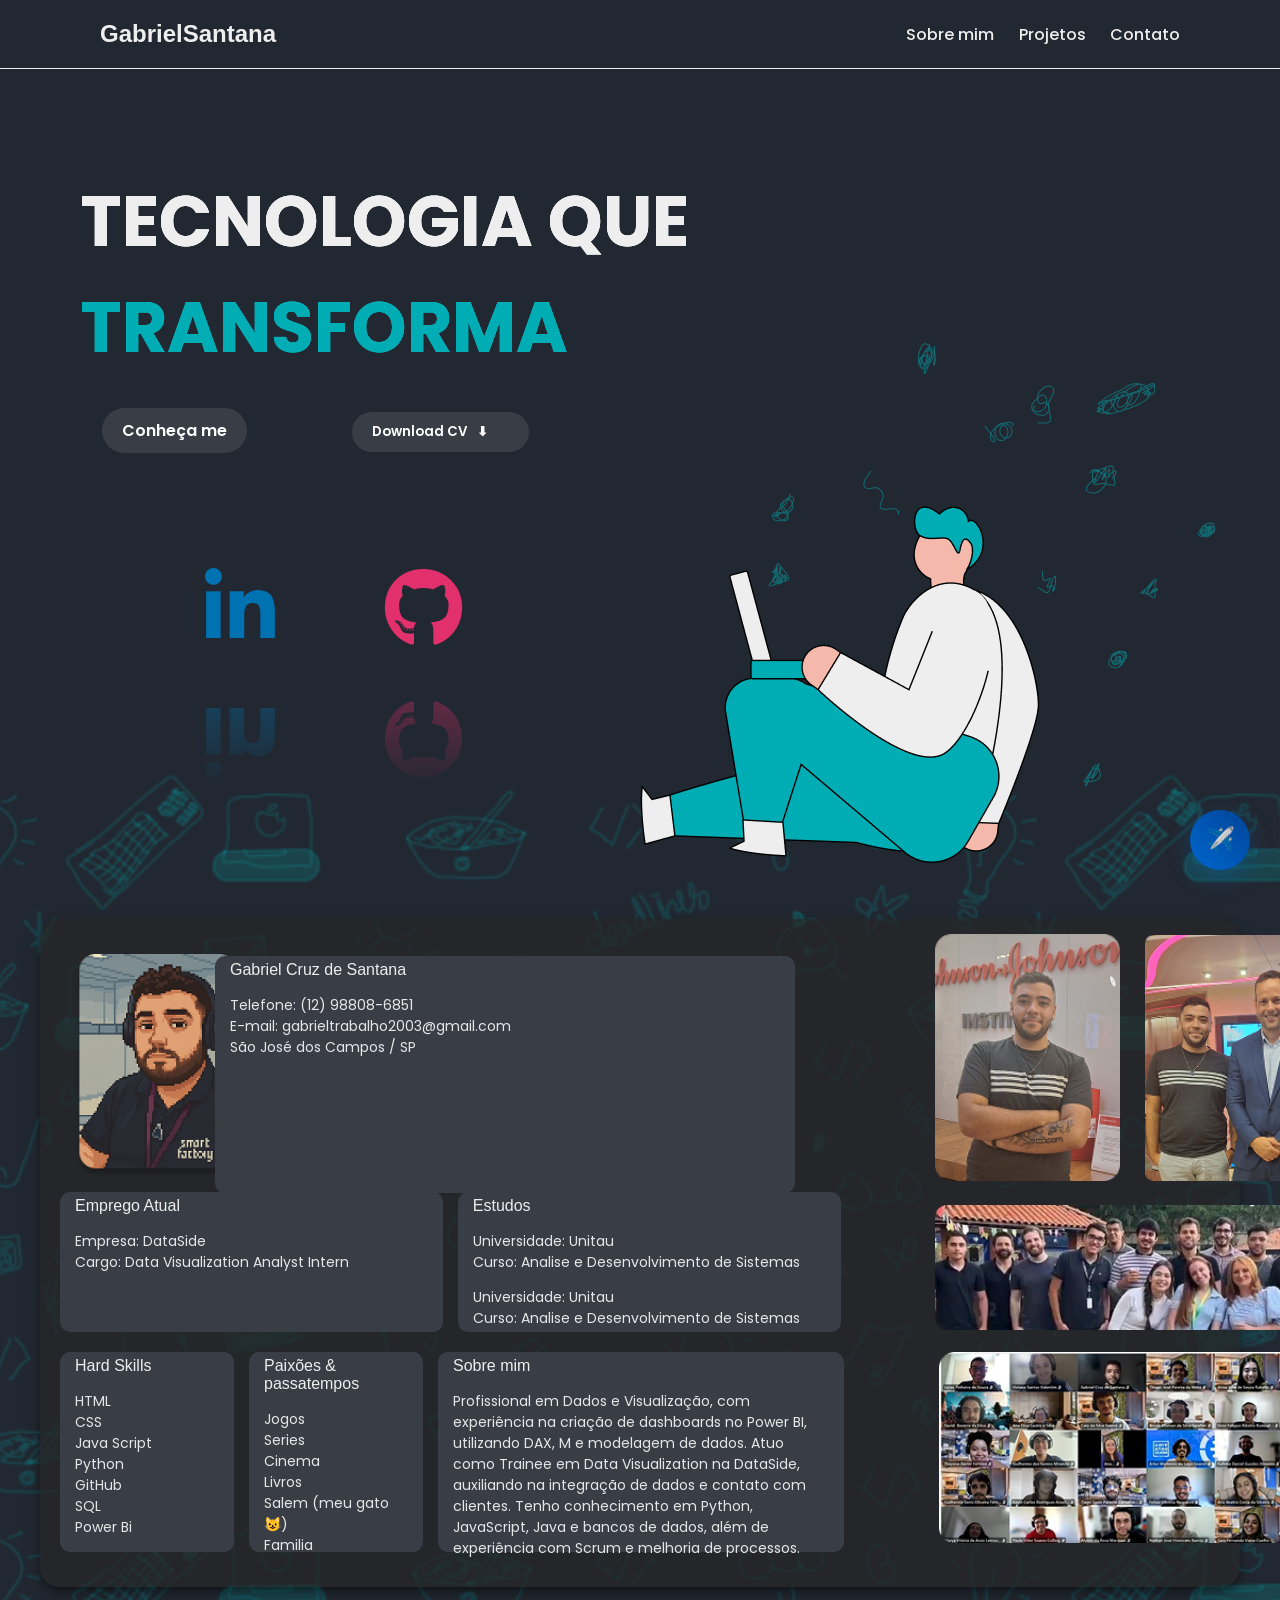
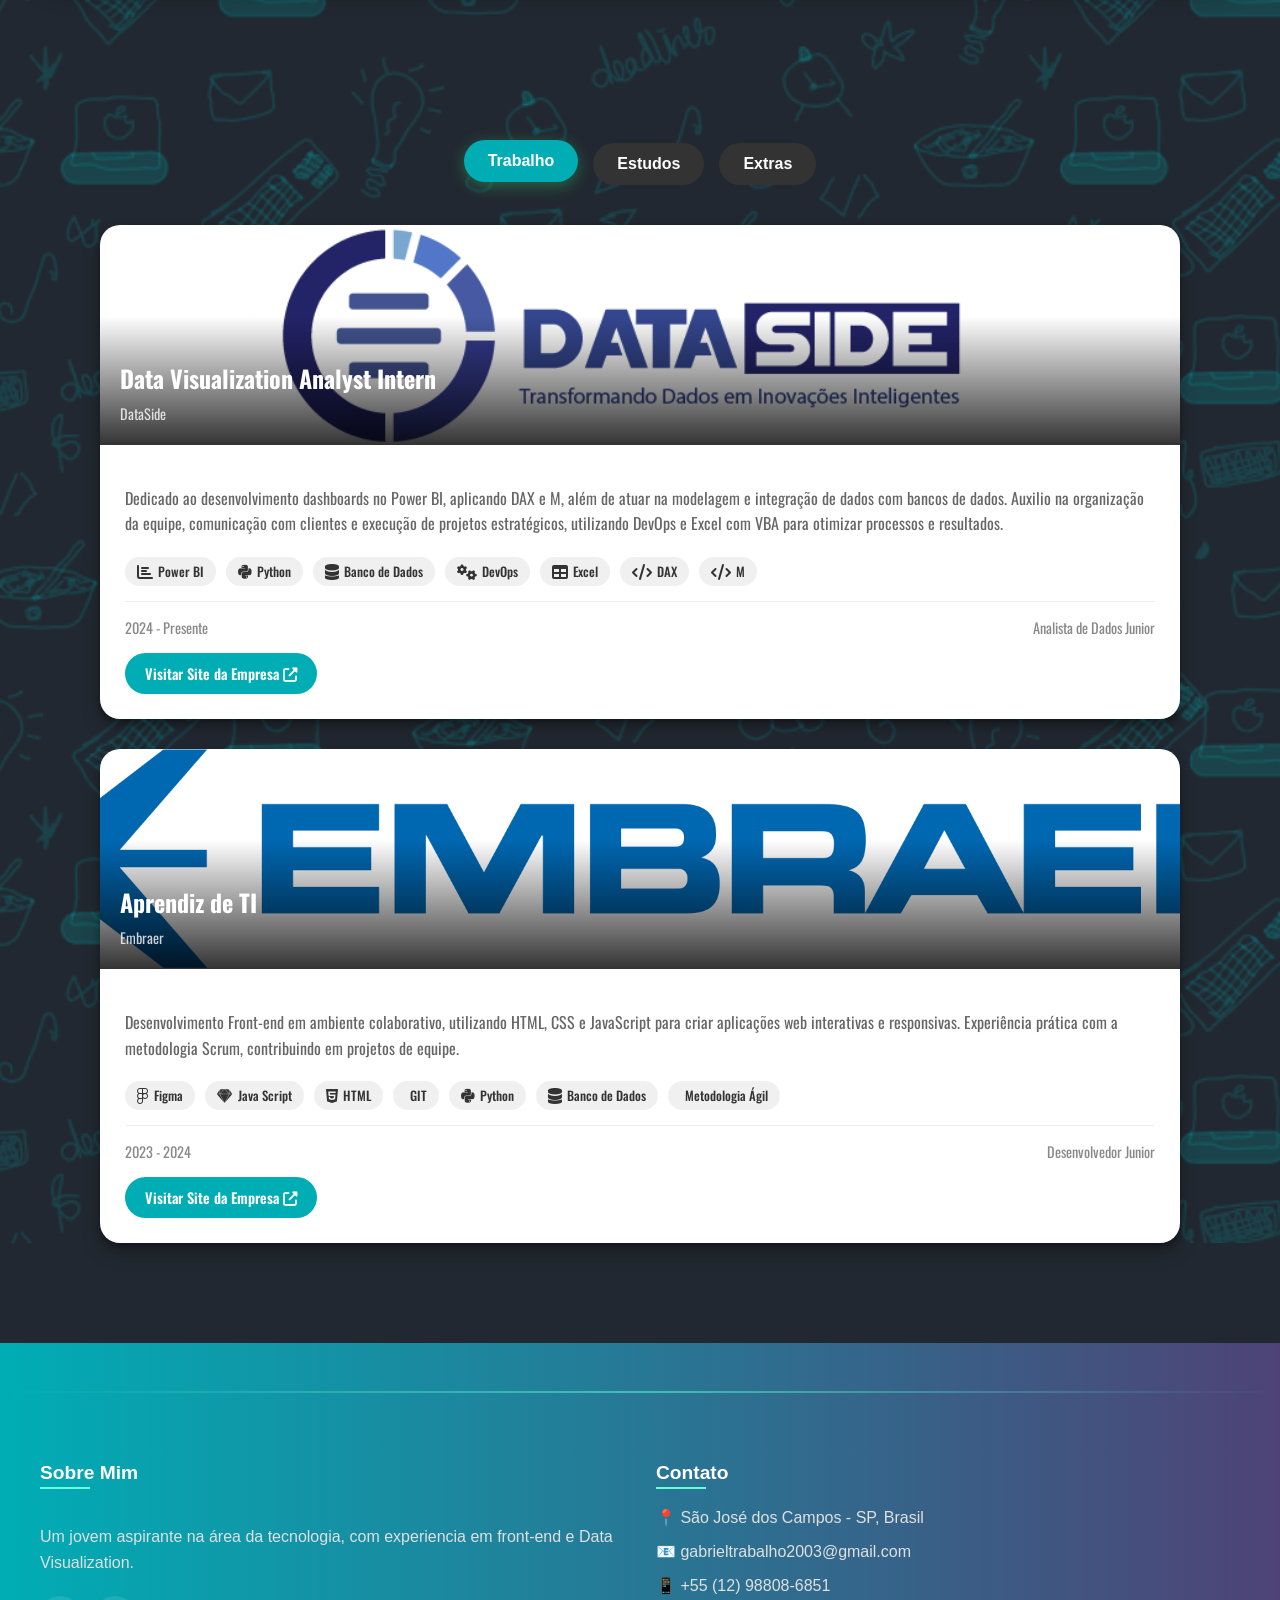
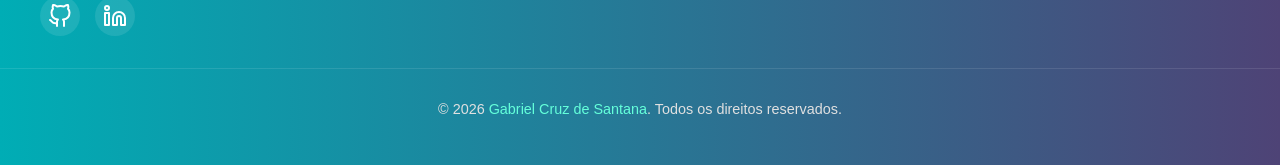
==== commit dd750781: "Add files via upload" ====
--- a/home.html
+++ b/home.html
@@ -74,10 +74,24 @@
         <h1 class="titulo">GabrielSantana</h1>
         <nav class="opicao">
             <a href="#">Sobre mim</a>
-            <a href="#">Projetos</a>
-            <a href="#">Contato</a>
+            <a href="projetos.html">Projetos</a>
+            <a href="#" class="contact-btn" onclick="showContactMessage()">Contato</a>
+            <div class="message-overlay" id="messageOverlay">
+        <div class="message-box">
+            <div class="close-x" onclick="closeMessage()">&times;</div>
+            <div class="message-icon">🚧</div>
+            <div class="message-title">Em Desenvolvimento</div>
+            <div class="message-text">
+                Página de contato está sendo construída!<br>
+                Em breve você poderá entrar em contato por esse meio. <br> Sita-se Livre para entrar em contato pelo Linkedin
+            </div>
+
+            <button class="close-btn" onclick="closeMessage()">Entendi</button>
+        </div>
+    </div>
         </nav>
     </header>
+
     <main>
         <div class="stack" style="--stacks: 3;">
             <span style="--index: 0;">
@@ -960,68 +974,38 @@
         <div class="footer-container">
             <div class="footer-section">
                 <h3>Sobre Mim</h3>
-                <p>Desenvolvedor apaixonado por tecnologia e soluções inovadoras. Especializado em criar experiências digitais únicas e funcionais.</p>
+                <p>Um jovem aspirante na área da tecnologia, com experiencia em front-end e Data Visualization.</p>
                 <div class="social-icons">
-                    <a href="#" aria-label="GitHub">
+                    <a  href="https://github.com/GabbsSantana" aria-label="GitHub" target="_blank">
                         <svg width="24" height="24" viewBox="0 0 24 24" fill="none" stroke="currentColor" stroke-width="2" stroke-linecap="round" stroke-linejoin="round">
                             <path d="M9 19c-5 1.5-5-2.5-7-3m14 6v-3.87a3.37 3.37 0 0 0-.94-2.61c3.14-.35 6.44-1.54 6.44-7A5.44 5.44 0 0 0 20 4.77 5.07 5.07 0 0 0 19.91 1S18.73.65 16 2.48a13.38 13.38 0 0 0-7 0C6.27.65 5.09 1 5.09 1A5.07 5.07 0 0 0 5 4.77a5.44 5.44 0 0 0-1.5 3.78c0 5.42 3.3 6.61 6.44 7A3.37 3.37 0 0 0 9 18.13V22"></path>
                         </svg>
                     </a>
-                    <a href="#" aria-label="LinkedIn">
+                    <a href="https://www.linkedin.com/in/gabriel-santana-dev/" aria-label="LinkedIn" target="_blank">
                         <svg width="24" height="24" viewBox="0 0 24 24" fill="none" stroke="currentColor" stroke-width="2" stroke-linecap="round" stroke-linejoin="round">
                             <path d="M16 8a6 6 0 0 1 6 6v7h-4v-7a2 2 0 0 0-2-2 2 2 0 0 0-2 2v7h-4v-7a6 6 0 0 1 6-6z"></path>
                             <rect x="2" y="9" width="4" height="12"></rect>
                             <circle cx="4" cy="4" r="2"></circle>
                         </svg>
                     </a>
-                    <a href="#" aria-label="Twitter">
-                        <svg width="24" height="24" viewBox="0 0 24 24" fill="none" stroke="currentColor" stroke-width="2" stroke-linecap="round" stroke-linejoin="round">
-                            <path d="M23 3a10.9 10.9 0 0 1-3.14 1.53 4.48 4.48 0 0 0-7.86 3v1A10.66 10.66 0 0 1 3 4s-4 9 5 13a11.64 11.64 0 0 1-7 2c9 5 20 0 20-11.5a4.5 4.5 0 0 0-.08-.83A7.72 7.72 0 0 0 23 3z"></path>
-                        </svg>
-                    </a>
-                    <a href="#" aria-label="Instagram">
-                        <svg width="24" height="24" viewBox="0 0 24 24" fill="none" stroke="currentColor" stroke-width="2" stroke-linecap="round" stroke-linejoin="round">
-                            <rect x="2" y="2" width="20" height="20" rx="5" ry="5"></rect>
-                            <path d="M16 11.37A4 4 0 1 1 12.63 8 4 4 0 0 1 16 11.37z"></path>
-                            <line x1="17.5" y1="6.5" x2="17.51" y2="6.5"></line>
-                        </svg>
-                    </a>
+                
                 </div>
             </div>
 
-            <div class="footer-section quick-links">
-                <h3>Links Rápidos</h3>
-                <ul>
-                    <li><a href="#">Início</a></li>
-                    <li><a href="#">Projetos</a></li>
-                    <li><a href="#">Habilidades</a></li>
-                    <li><a href="#">Experiência</a></li>
-                    <li><a href="#">Blog</a></li>
-                    <li><a href="#">Contato</a></li>
-                </ul>
-            </div>
+        
 
             <div class="footer-section contact-info">
                 <h3>Contato</h3>
-                <span>📍 São Paulo, Brasil</span>
-                <span>📧 seu.email@exemplo.com</span>
-                <span>📱 +55 (11) 98765-4321</span>
-                <span>🌐 www.seuportfolio.com.br</span>
+                <span>📍 São José dos Campos - SP, Brasil</span>
+                <span>📧 gabrieltrabalho2003@gmail.com</span>
+                <span>📱 +55 (12) 98808-6851</span>
             </div>
 
-            <div class="footer-section">
-                <h3>Mensagem Rápida</h3>
-                <form class="contact-form">
-                    <input type="text" placeholder="Nome" required>
-                    <input type="email" placeholder="Email" required>
-                    <textarea placeholder="Sua mensagem" required></textarea>
-                    <button type="submit">Enviar</button>
-                </form>
-            </div>
+           
         </div>
 
         <div class="copyright">
-            &copy; <span id="year">2025</span> <a href="#">Seu Nome</a>. Todos os direitos reservados.
+            &copy; <span id="year">2025</span> <a href="#">Gabriel Cruz de Santana</a>. Todos os direitos reservados.
             <script>
                 document.getElementById('year').textContent = new Date().getFullYear();
             </script>
@@ -1086,6 +1070,51 @@
                 }
             }
         });
+
+        function showContactMessage() {
+            const overlay = document.getElementById('messageOverlay');
+            overlay.classList.add('show');
+            
+            // Adiciona som de notificação (opcional)
+            // playNotificationSound();
+        }
+
+        function closeMessage() {
+            const overlay = document.getElementById('messageOverlay');
+            overlay.classList.remove('show');
+        }
+
+        // Fecha a mensagem ao clicar no fundo
+        document.getElementById('messageOverlay').addEventListener('click', function(e) {
+            if (e.target === this) {
+                closeMessage();
+            }
+        });
+
+        // Fecha a mensagem com a tecla ESC
+        document.addEventListener('keydown', function(e) {
+            if (e.key === 'Escape') {
+                closeMessage();
+            }
+        });
+
+        // Função opcional para som de notificação
+        function playNotificationSound() {
+            // Cria um som simples usando Web Audio API
+            const audioContext = new (window.AudioContext || window.webkitAudioContext)();
+            const oscillator = audioContext.createOscillator();
+            const gainNode = audioContext.createGain();
+            
+            oscillator.connect(gainNode);
+            gainNode.connect(audioContext.destination);
+            
+            oscillator.frequency.setValueAtTime(800, audioContext.currentTime);
+            gainNode.gain.setValueAtTime(0.1, audioContext.currentTime);
+            gainNode.gain.exponentialRampToValueAtTime(0.01, audioContext.currentTime + 0.5);
+            
+            oscillator.start(audioContext.currentTime);
+            oscillator.stop(audioContext.currentTime + 0.5);
+        }
     </script>
         </div>
     </footer>
--- a/style.css
+++ b/style.css
@@ -2,6 +2,112 @@
 @import url("https://use.fontawesome.com/releases/v6.4.2/css/all.css");
 @import url('https://fonts.googleapis.com/css?family=Oswald:400,700');
 @import url('https://fonts.googleapis.com/css2?family=Righteous&display=swap');
+
+
+
+
+ .message-box {
+            background: white;
+            padding: 30px;
+            border-radius: 10px;
+            box-shadow: 0 10px 30px rgba(0, 0, 0, 0.3);
+            text-align: center;
+            max-width: 400px;
+            width: 90%;
+            transform: scale(0.7) translateY(50px);
+            transition: all 0.4s cubic-bezier(0.68, -0.55, 0.265, 1.55);
+        }
+
+        .message-overlay.show .message-box {
+            transform: scale(1) translateY(0);
+        }
+
+        /* Ícone animado */
+        .message-icon {
+            font-size: 3rem;
+            margin-bottom: 20px;
+            animation: bounce 1s ease-in-out infinite alternate;
+        }
+
+        @keyframes bounce {
+            from {
+                transform: translateY(0px);
+            }
+            to {
+                transform: translateY(-10px);
+            }
+        }
+
+        /* Título da mensagem */
+        .message-title {
+            color: #333;
+            font-size: 1.5rem;
+            margin-bottom: 15px;
+            font-weight: bold;
+        }
+
+        /* Texto da mensagem */
+        .message-text {
+            color: #666;
+            font-size: 1rem;
+            margin-bottom: 25px;
+            line-height: 1.5;
+        }
+
+        /* Botão de fechar */
+        .close-btn {
+            background: #28a745;
+            color: white;
+            padding: 10px 20px;
+            border: none;
+            border-radius: 5px;
+            cursor: pointer;
+            font-size: 14px;
+            transition: all 0.3s;
+        }
+
+        .close-btn:hover {
+            background: #218838;
+            transform: translateY(-2px);
+        }
+
+
+
+        /* X para fechar no canto */
+        .close-x {
+            position: absolute;
+            top: 15px;
+            right: 20px;
+            font-size: 20px;
+            color: #999;
+            cursor: pointer;
+            transition: color 0.3s;
+        }
+
+        .close-x:hover {
+            color: #333;
+        }
+        .message-overlay {
+            position: fixed;
+            top: 0;
+            left: 0;
+            width: 100%;
+            height: 100%;
+            background: rgba(0, 0, 0, 0.5);
+            display: none;
+            justify-content: center;
+            align-items: center;
+            z-index: 1000;
+            opacity: 0;
+            transition: opacity 0.3s ease;
+        }
+
+        .message-overlay.show {
+            display: flex;
+            opacity: 1;
+        }
+
+
 
 
 body {
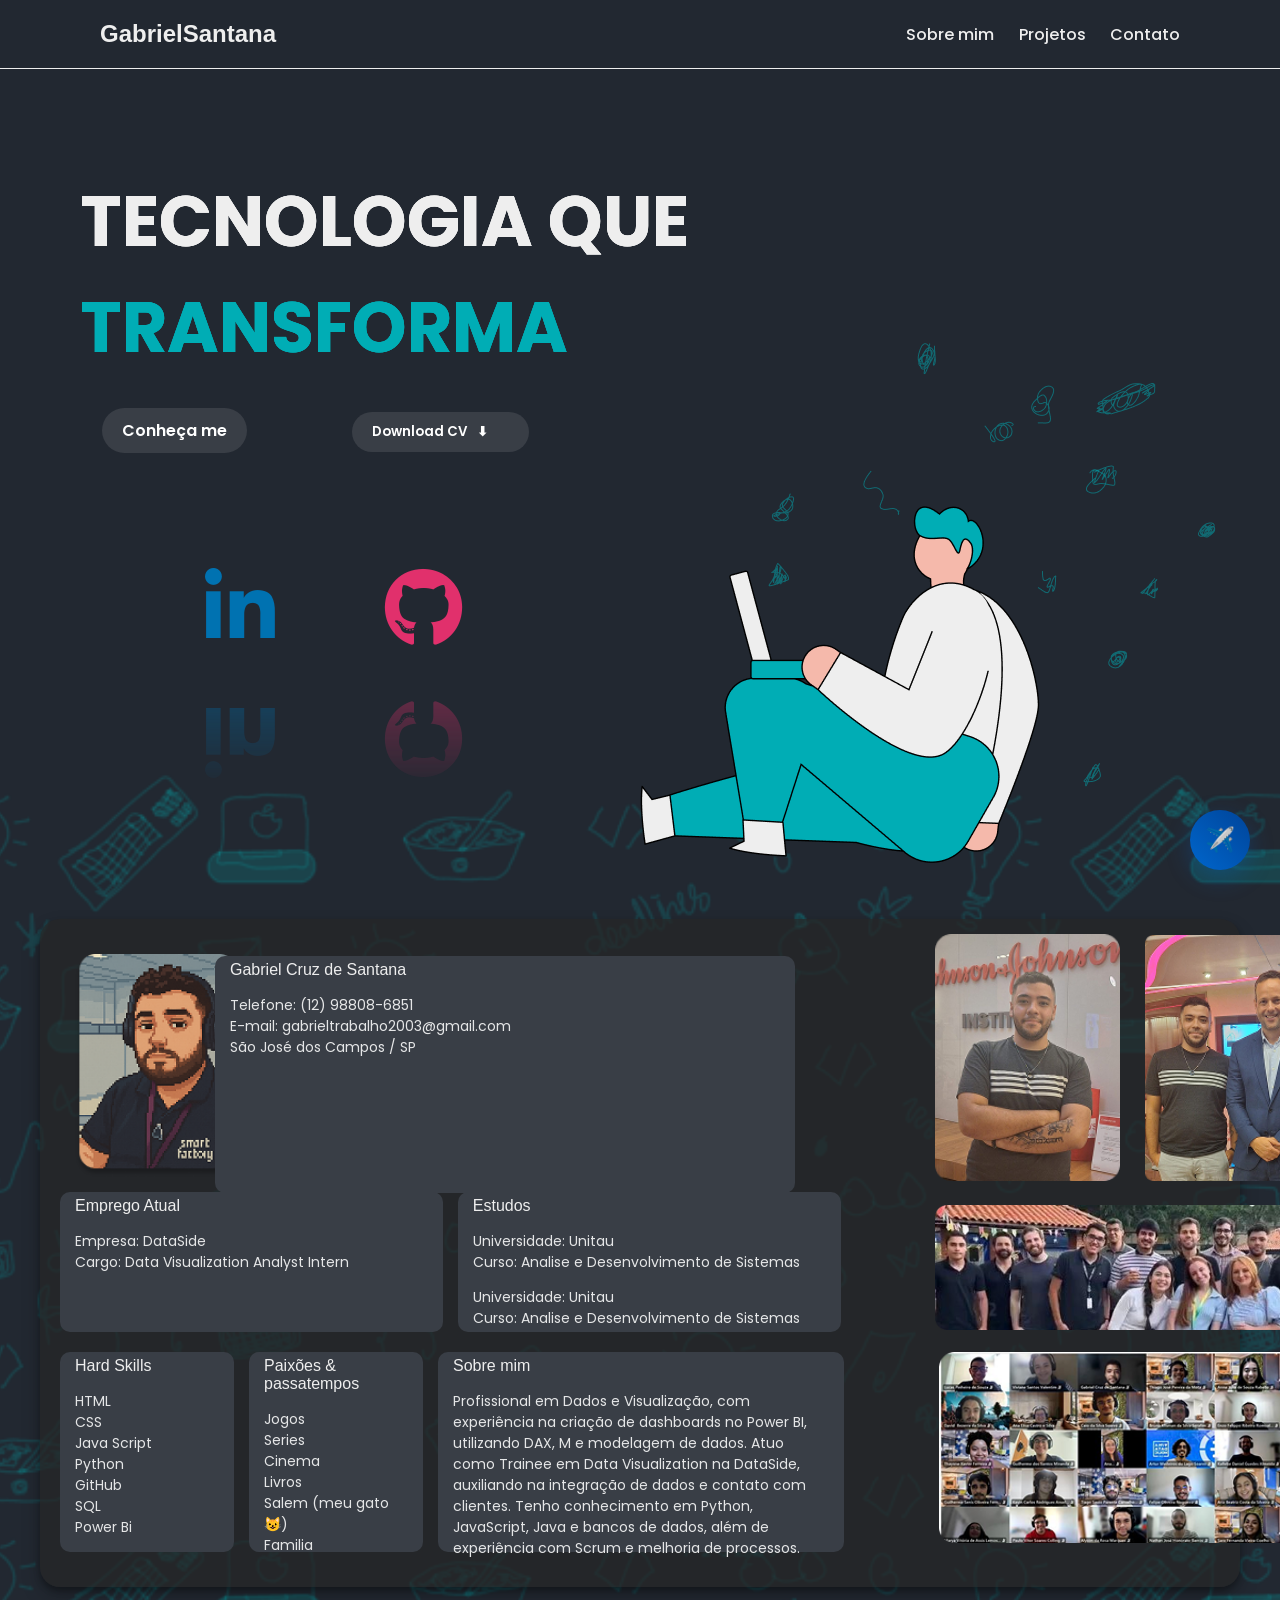
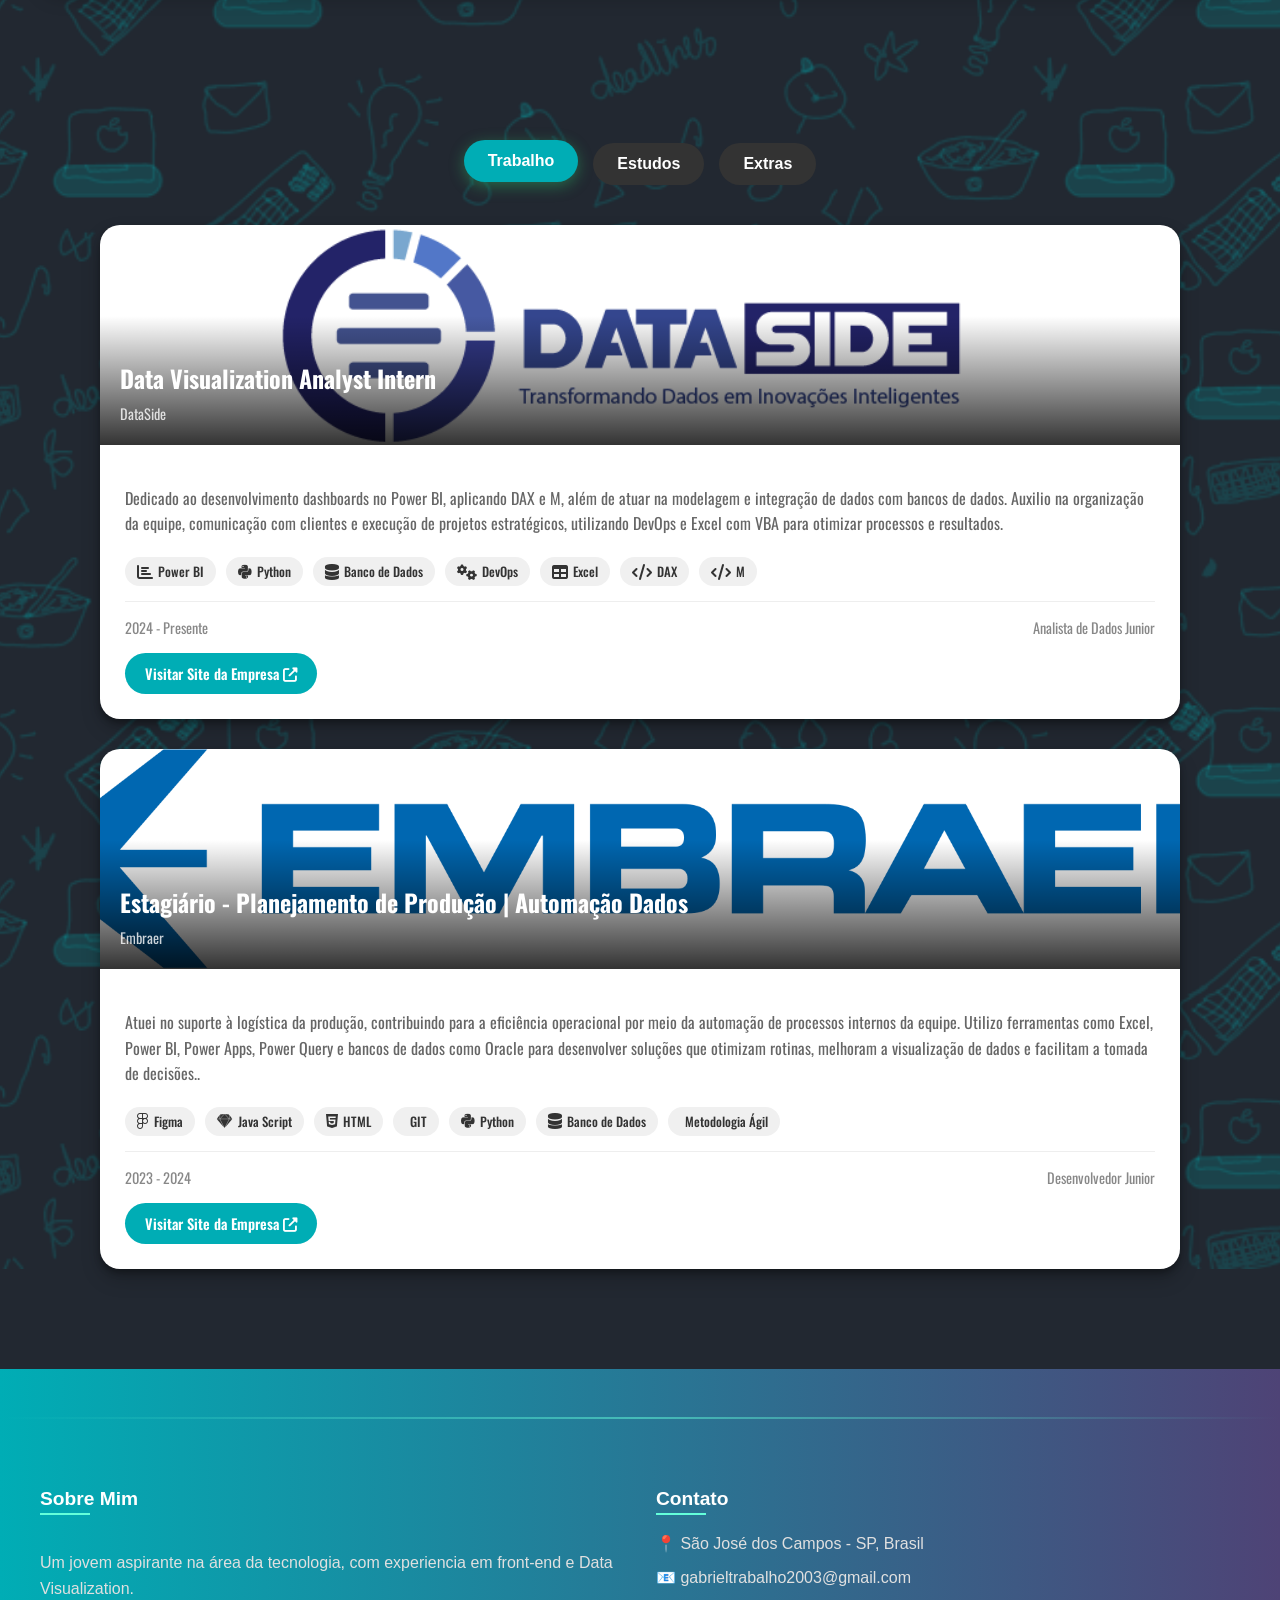
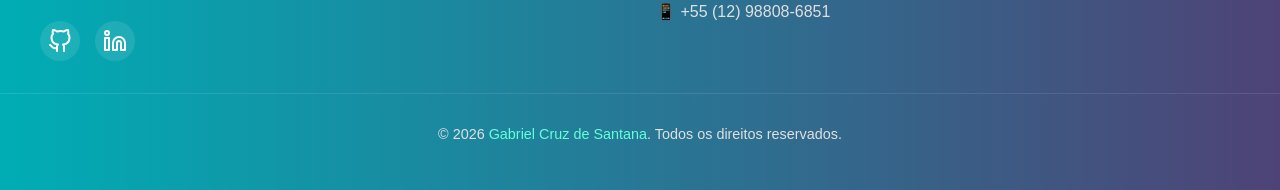
==== commit f80a4f18: "Update home.html" ====
--- a/home.html
+++ b/home.html
@@ -14,11 +14,11 @@
         ✈️
     </button>
 
-    <!-- Modal de Senha -->
+    
     <div class="password-modal" id="passwordModal">
         <div class="password-box">
             <h2>Acesso Especial</h2>
-            <p>Digite a senha secreta:</p>
+            <p>codigo</p>
             <input type="password" class="password-input" id="passwordInput" placeholder="***">
             <div id="message"></div>
             <br>
@@ -27,46 +27,36 @@
         </div>
     </div>
 
-    <!-- Animação da Embraer -->
     <div class="animation-container" id="animationContainer">
-        <!-- Nuvens -->
         <div class="clouds">
             <div class="cloud cloud1"></div>
             <div class="cloud cloud2"></div>
             <div class="cloud cloud3"></div>
         </div>
 
-        <!-- Avião -->
         <div class="airplane" id="airplane">
             <svg viewBox="0 0 200 100" xmlns="http://www.w3.org/2000/svg">
-                <!-- Corpo do avião -->
                 <ellipse cx="100" cy="50" rx="80" ry="12" fill="#0066cc"/>
                 
-                <!-- Asas -->
                 <ellipse cx="80" cy="50" rx="60" ry="8" fill="#004499"/>
                 
-                <!-- Cauda -->
                 <polygon points="20,50 30,40 30,60" fill="#004499"/>
                 <polygon points="25,35 35,30 35,45" fill="#0066cc"/>
                 
-                <!-- Janelas -->
                 <circle cx="120" cy="45" r="3" fill="#87CEEB"/>
                 <circle cx="130" cy="45" r="3" fill="#87CEEB"/>
                 <circle cx="140" cy="45" r="3" fill="#87CEEB"/>
                 <circle cx="150" cy="45" r="3" fill="#87CEEB"/>
                 
-                <!-- Nariz -->
                 <ellipse cx="180" cy="50" rx="15" ry="8" fill="#002266"/>
             </svg>
         </div>
 
-        <!-- Logo Embraer -->
         <div class="embraer-logo">
             <h1>TIME EMBRAER</h1>
             <p>Obrigado a todos!</p>
         </div>
 
-        <!-- Botão Fechar -->
         <button class="close-animation" onclick="closeAnimation()">Fechar</button>
     </div>
 <body>
@@ -729,14 +719,14 @@
                                 <div class="work-card-header">
                                     <img src="Embraer_logo.png" alt="Empresa Exemplo" class="company-image">
                                     <div class="work-card-overlay">
-                                        <h3>Aprendiz de TI</h3>
+                                        <h3>Estagiário - Planejamento de Produção | Automação Dados</h3>
                                         <span>Embraer</span>
                                     </div>
                                 </div>
                                 <div class="work-card-body">
-                                    <p> Desenvolvimento Front-end em ambiente colaborativo, utilizando HTML, CSS e JavaScript para
-                                        criar aplicações web interativas e responsivas. Experiência prática com a metodologia Scrum,
-                                        contribuindo em projetos de equipe.</p>
+                                    <p> Atuei no suporte à logística da produção, contribuindo para a eficiência operacional por meio da automação de processos internos da equipe. 
+                                        Utilizo ferramentas como Excel, Power BI, Power Apps, Power Query e bancos de dados 
+                                        como Oracle para desenvolver soluções que otimizam rotinas, melhoram a visualização de dados e facilitam a tomada de decisões..</p>
                                     
                                     <div class="tech-tags">
                                         <span class="tech-tag"><i class="fab fa-figma"></i> Figma</span>
@@ -761,7 +751,6 @@
                         </div>
                     </div>
                     
-                    <!-- Conteúdo da aba Estudos -->
                     <div id="studies" class="tab-content">
                         <div class="studies-section">
                             <div class="timeline">
@@ -805,7 +794,6 @@
                         </div>
                     </div>
                     
-                    <!-- Conteúdo da aba Outros -->
                     <div id="others" class="tab-content">
                         <div class="others-section">
                              <div id="container" style="background-color: #f0f0f0   ;">
@@ -1121,4 +1109,4 @@
 </body>
 
 </html>
-<script src="home.js"></script>+<script src="home.js"></script>
